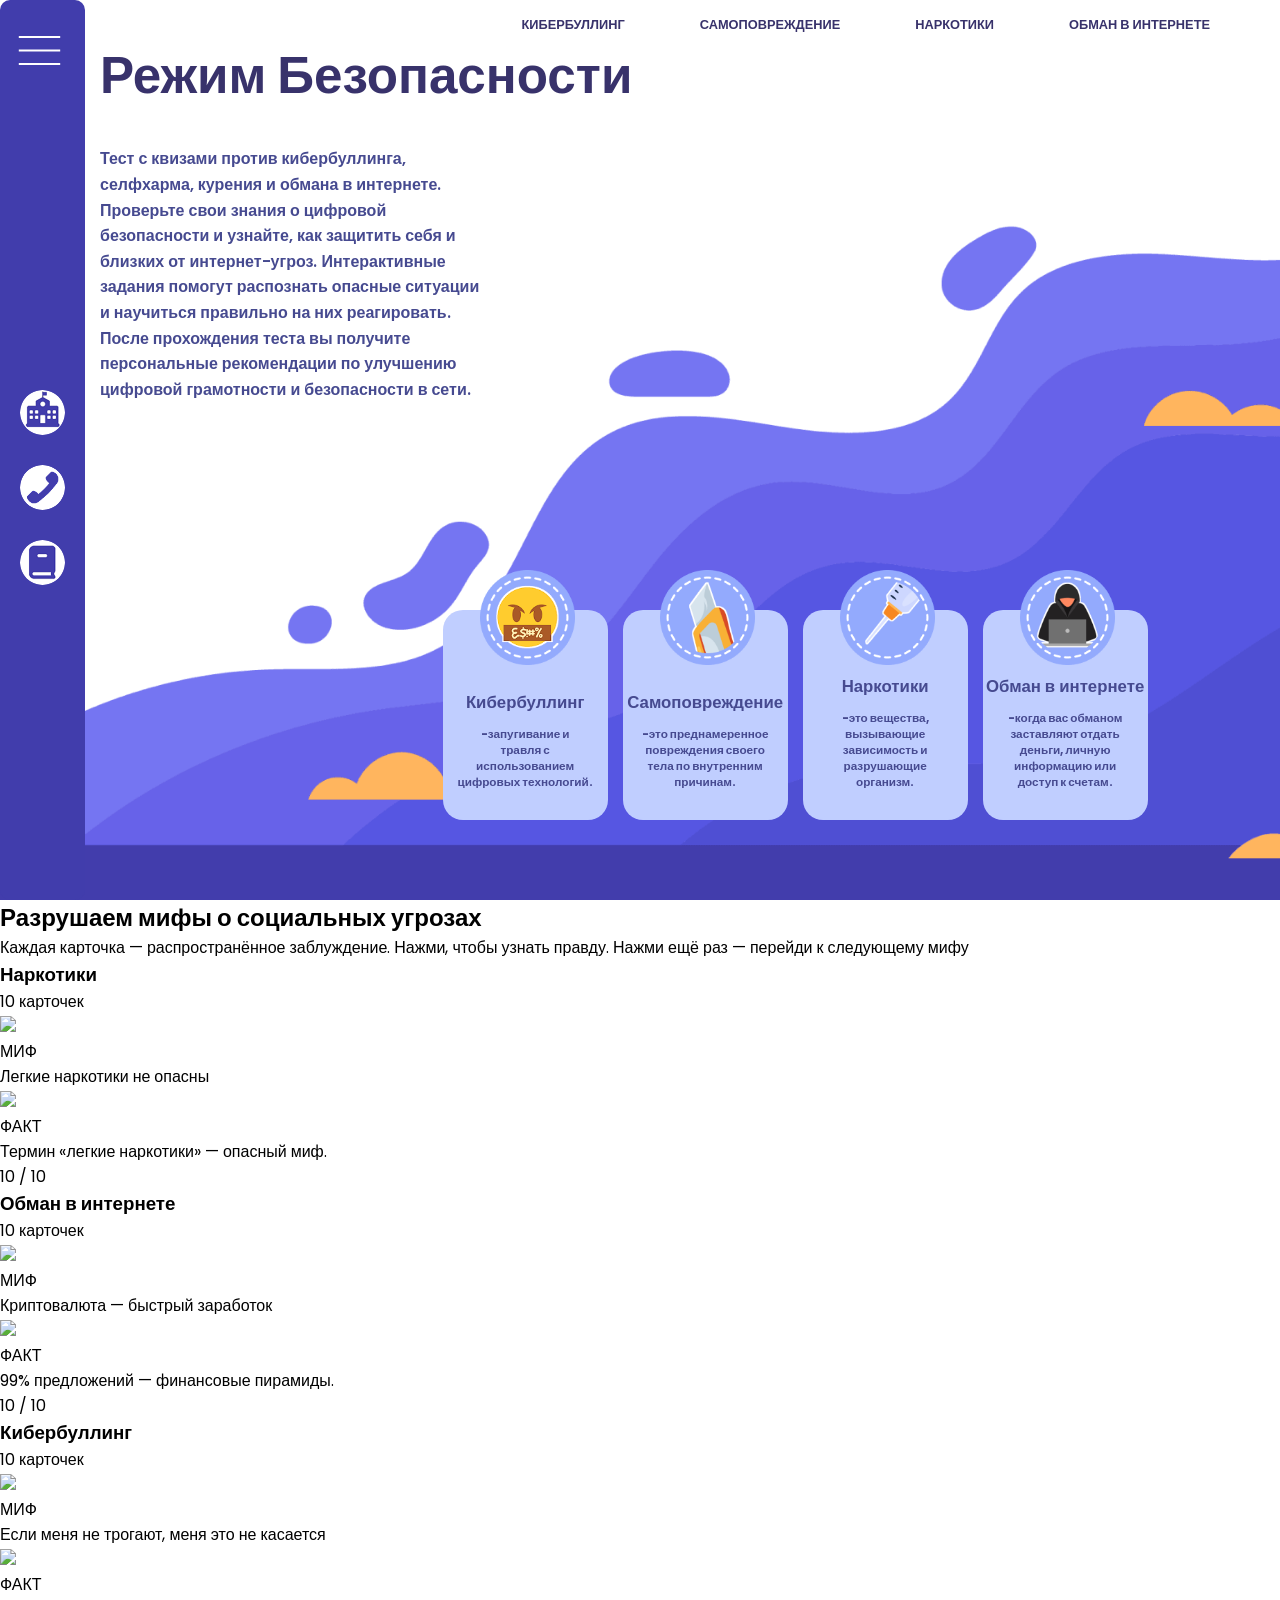
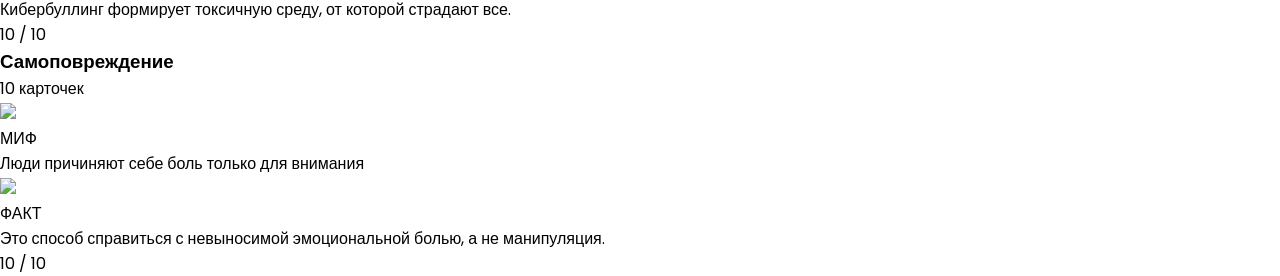
==== index.html @ 31935e5b "Add files via upload" ====
<!DOCTYPE html>
<html lang="ru">
<head>
    <meta charset="UTF-8">
    <meta content="noindex, nofollow" name="robots">
    <meta content="width=device-width, initial-scale=1, user-scalable=yes" name="viewport">
    <title>SafeMode Quizzes | Режим Безопасности Квизы</title>
    <link href="https://fonts.googleapis.com/css?family=Poppins:300,400,500,600,700,800,900&display=swap" rel="stylesheet">
    <link href="webstyleEnglish.css" rel="stylesheet">
</head>
<body>
<label>
    <input type="checkbox">
    <div class="sidebar-header"><img src="img/menu-icon.svg" alt="menu"></div>
    <div class="sidebar">
        <div class="sidebar-links">
            <ul>
                <li><a href="https://kids.pomogut.by/"><img src="img/imgCollege.png">Помощь подросткам</a></li>
                <li class="dropdown-trigger">
                    <a class="dropdown-link"><img src="img/phone.png">Телефон доверия ▼</a>
                    <div class="dropdown-menu">
                        <a href="tel:+375173200303">+375 (17) 320-03-03</a>
                        <a href="tel:+375291234567">+375 (29) 123-45-67</a>
                        <a href="tel:+375337654321">+375 (33) 765-43-21</a>
                        <a href="tel:+375251112233">+375 (25) 111-22-33</a>
                        <a href="tel:88001234567">8-800-123-45-67</a>
                    </div>
                </li>
                <li><a href="mailto:uoggmk.spps@gmail.com"><img src="img/imgEnglish.png">Почта поддержки</a></li>
            </ul>
        </div>
    </div>
</label>

<section>
    <header>
        <ul>
            <li><a href="QuizCyberbulling/index.html">КИБЕРБУЛЛИНГ</a></li>
            <li><a href="QuizSelfharm/index.html">САМОПОВРЕЖДЕНИЕ</a></li>
            <li><a href="QuizDrugs/index.html">НАРКОТИКИ</a></li>
            <li><a href="QuizScam/index.html">ОБМАН В ИНТЕРНЕТЕ</a></li>
        </ul>
    </header>

    <div class="title-text">
        <h1>Режим Безопасности</h1>
        <p>Тест с квизами против кибербуллинга, селфхарма, курения и обмана в интернете. Проверьте свои знания о цифровой безопасности и узнайте, как защитить себя и близких от интернет-угроз. Интерактивные задания помогут распознать опасные ситуации и научиться правильно на них реагировать. После прохождения теста вы получите персональные рекомендации по улучшению цифровой грамотности и безопасности в сети.</p>
    </div>

    <div class="textBox">
        <ul>
            <li>
                <a href="QuizCyberbulling/index.html">
                    Кибербуллинг
                    <p class="des-A1"><br>-запугивание и<br>травля с<br>использованием<br>цифровых технологий.</p>
                    <div class="img-A1"><img src="img/cyberbulling.png"></div>
                </a>
            </li>
            <li>
                <a href="QuizSelfharm/index.html">
                    Самоповреждение
                    <p><br>-это преднамеренное<br>повреждения своего<br>тела по внутренним<br>причинам.</p>
                    <div class="img-A2"><img src="img/selfharm.png"></div>
                </a>
            </li>
            <li>
                <a href="QuizDrugs/index.html">
                    Наркотики
                    <p><br>-это вещества,<br>вызывающие<br>зависимость и<br>разрушающие<br>организм.</p>
                    <div class="img-B1"><img src="img/drugs.png"></div>
                </a>
            </li>
            <li>
                <a href="QuizScam/index.html">
                    Обман в интернете
                    <p><br>-когда вас обманом<br>заставляют отдать<br>деньги, личную<br>информацию или <br>доступ к счетам.</p>
                    <div class="img-B2"><img src="img/scam.png"></div>
                </a>
            </li>
        </ul>
    </div>

    <div class="city">
        <img src="img/Background%20(1).png" class="CityMobile">
    </div>
</section>

<div class="decks-container">
    <h2 class="main-title">Разрушаем мифы о социальных угрозах</h2>
    <p class="main-subtitle">Каждая карточка — распространённое заблуждение. Нажми, чтобы узнать правду. Нажми ещё раз — перейди к следующему мифу</p>
    <div id="decks-wrapper" class="decks-grid"></div>
</div>

<script>
    const topicsData = {
        cyberbullying: {
            title: "Кибербуллинг",
            icon: "",
            cards: [
                { myth: "Если игнорировать обидчика, он сам отстанет", fact: "Игнорирование часто приводит к эскалации. Нужно блокировать, сохранять скрины и обращаться к взрослым." },
                { myth: "Кибербуллинг бывает только в соцсетях", fact: "Травля может происходить в играх, мессенджерах, на форумах, по email." },
                { myth: "Анонимность в сети позволяет безнаказанно оскорблять", fact: "Любые действия оставляют цифровой след. Личность агрессора можно установить." },
                { myth: "Если удалить переписку, доказательств нет", fact: "Скриншоты и сохраненные логи — полноценные доказательства." },
                { myth: "Жаловаться на буллинг — значит показать слабость", fact: "Обращение за помощью — это проявление силы и самозащиты." },
                { myth: "Слова в интернете не имеют значения", fact: "Слова в сети ранят так же сильно, как сказанные в лицо." },
                { myth: "Буллинг — это норма взросления", fact: "Систематическая травля НЕ является нормой и требует вмешательства." },
                { myth: "Лучше не вмешиваться в чужую травлю", fact: "Пассивное наблюдение подпитывает буллинг. Поддержка жертвы помогает." },
                { myth: "Обидчики — всегда незнакомцы", fact: "В 80% случаев агрессор — знакомый: одноклассник или бывший друг." },
                { myth: "Если меня не трогают, меня это не касается", fact: "Кибербуллинг формирует токсичную среду, от которой страдают все." }
            ]
        },
        selfharm: {
            title: "Самоповреждение",
            icon: "",
            cards: [
                { myth: "Люди причиняют себе боль только для внимания", fact: "Это способ справиться с невыносимой эмоциональной болью, а не манипуляция." },
                { myth: "Если человек режет себя, он сумасшедший", fact: "Селфхарм — симптом страдания, а не психическое расстройство." },
                { myth: "Разговоры о селфхарме подтолкнут к нему других", fact: "Открытый разговор снижает стигму и помогает обратиться за помощью." },
                { myth: "Самоповреждение — это попытка суицида", fact: "Чаще это способ выжить, но это серьезный фактор риска." },
                { myth: "Лучше не лезть, пройдет само", fact: "Без поддержки селфхарм может перерасти в зависимость." },
                { myth: "Только подростки занимаются селфхармом", fact: "Селфхарм встречается у людей всех возрастов." },
                { myth: "Если нет глубоких порезов, проблема несерьезная", fact: "Любая форма — сигнал о внутреннем кризисе." },
                { myth: "О селфхарме нельзя говорить с родителями", fact: "Большинство родителей хотят помочь. Можно начать разговор через письмо." },
                { myth: "Лучшая поддержка — оставить в покое", fact: "Поддержка — это присутствие без осуждения." },
                { myth: "Творчество и спорт не помогают", fact: "Замещающие техники работают как здоровый выход эмоций." }
            ]
        },
        drugs: {
            title: "Наркотики",
            icon: "",
            cards: [
                { myth: "Один раз попробовать — не страшно", fact: "Зависимость может возникнуть с первых доз." },
                { myth: "Легкие наркотики не опасны", fact: "Термин «легкие наркотики» — опасный миф." },
                { myth: "Курение помогает расслабиться", fact: "Никотин создает иллюзию, но повышает тревожность." },
                { myth: "Вейпы безопаснее сигарет", fact: "Жидкости содержат тяжелые металлы и никотин." },
                { myth: "Смогу бросить в любой момент", fact: "Никотин изменяет химию мозга. Нужна помощь." },
                { myth: "Наркотики делают жизнь интереснее", fact: "Эйфория быстро сменяется апатией и разрушением." },
                { myth: "Мне ничего не грозит", fact: "Предложение может появиться неожиданно. Будь готов отказаться." },
                { myth: "Зависимость — личный выбор", fact: "Зависимость — это хроническое заболевание." },
                { myth: "Энергетики с алкоголем безвредны", fact: "Это маскирует опьянение и нагружает сердце." },
                { myth: "Я легко откажусь, скажу нет", fact: "Давление может быть агрессивным. Заготовь фразы отказа." }
            ]
        },
        scam: {
            title: "Обман в интернете",
            icon: "",
            cards: [
                { myth: "Меня не обманут, я осторожен", fact: "Мошенники используют психологию: страх и срочность." },
                { myth: "Ссылке от друга можно доверять", fact: "Аккаунты взламывают. Всегда перепроверяй лично." },
                { myth: "Сотрудник банка может спросить код", fact: "НИКТО не имеет права спрашивать код из СМС." },
                { myth: "Можно случайно выиграть в лотерею", fact: "Любой «выигрыш», о котором вы не знали — мошенничество." },
                { myth: "Фишинг легко распознать по ошибкам", fact: "Современные фишеры используют нейросети." },
                { myth: "Криптовалюта — быстрый заработок", fact: "99% предложений — финансовые пирамиды." },
                { myth: "Если ничего не покупаю, мне не страшно", fact: "Крадут данные для взлома и шантажа." },
                { myth: "Романтические аферы — только в кино", fact: "Тысячи людей теряют деньги, влюбляясь в фейки." },
                { myth: "Звонок с номера банка — гарантия", fact: "Номера подменяют. Перезвони сам на горячую линию." },
                { myth: "2FA — это сложно и не нужно", fact: "Двухфакторка защищает даже при утечке пароля." }
            ]
        }
    };

    function shuffleArray(arr) {
        for (let i = arr.length - 1; i > 0; i--) {
            const j = Math.floor(Math.random() * (i + 1));
            [arr[i], arr[j]] = [arr[j], arr[i]];
        }
        return arr;
    }

    function escapeHtml(str) {
        if (!str) return '';
        return str.replace(/&/g, '&amp;')
            .replace(/</g, '&lt;')
            .replace(/>/g, '&gt;')
            .replace(/"/g, '&quot;')
            .replace(/'/g, '&#39;');
    }

    class CardDeck {
        constructor(container, topicKey, topicData) {
            this.container = container;
            this.topicKey = topicKey;
            this.topicData = topicData;
            this.cards = [];
            this.isFlipped = false;
            this.init();
        }

        init() {
            const shuffled = shuffleArray([...this.topicData.cards]);
            this.cards = shuffled.map((card, idx) => ({
                id: idx,
                myth: card.myth,
                fact: card.fact
            }));
            this.isFlipped = false;
            this.render();
        }

        handleCardClick() {
            if (this.cards.length === 0) return;
            if (!this.isFlipped) {
                this.isFlipped = true;
                this.render();
            } else {
                this.cards.shift();
                this.isFlipped = false;
                this.render();
            }
        }

        render() {
            if (!this.container) return;

            const hasCards = this.cards.length > 0;
            const remainingCount = this.cards.length;

            if (!hasCards) {
                this.container.innerHTML = `
                    <div class="deck-area">
                        <div class="empty-deck">
                            <div class="empty-deck-icon"><img src="img/empty-inbox1.png"></div>
                            <div class="empty-deck-text"></div>
                        </div>
                        <div class="cards-left empty">0 / ${this.topicData.cards.length}</div>
                    </div>
                `;
                return;
            }

            const currentCard = this.cards[0];
            const html = `
                <div class="deck-area">
                    <div class="cards-stack ${this.isFlipped ? 'flipped' : ''}" data-deck="${this.topicKey}">
                        <div class="card-content">
                            <div class="card-front">
                                <div class="card-icon"><img src="img/close.png"></div>
                                <div class="card-label">МИФ</div>
                                <p class="card-text">${escapeHtml(currentCard.myth)}</p>
                            </div>
                            <div class="card-back">
                                <div class="card-icon"><img src="img/file.png"></div>
                                <div class="card-label">ФАКТ</div>
                                <p class="card-text">${escapeHtml(currentCard.fact)}</p>
                            </div>
                        </div>
                    </div>
                    <div class="cards-left">${remainingCount} / ${this.topicData.cards.length}</div>
                </div>
            `;
            this.container.innerHTML = html;

            const stack = this.container.querySelector('.cards-stack');
            if (stack) {
                stack.addEventListener('click', (e) => {
                    e.stopPropagation();
                    this.handleCardClick();
                });
            }
        }
    }

    window.decks = {};

    function createAllDecks() {
        const wrapper = document.getElementById('decks-wrapper');
        if (!wrapper) return;

        const deckKeys = ['cyberbullying', 'selfharm', 'drugs', 'scam'];
        const shuffledDecks = shuffleArray([...deckKeys]);

        wrapper.innerHTML = '';

        shuffledDecks.forEach((key) => {
            const data = topicsData[key];
            const deckDiv = document.createElement('div');
            deckDiv.className = 'card-deck';
            deckDiv.innerHTML = `
                <div class="deck-header">
                    <h3>
                        <span>${data.icon}</span>
                        ${escapeHtml(data.title)}
                    </h3>
                    <div class="deck-stats">${data.cards.length} карточек</div>
                </div>
                <div class="deck-cards-container" data-deck-id="${key}"></div>
            `;
            wrapper.appendChild(deckDiv);

            const cardsContainer = deckDiv.querySelector('.deck-cards-container');
            if (cardsContainer) {
                window.decks[key] = new CardDeck(cardsContainer, key, data);
            }
        });
    }

    document.addEventListener('DOMContentLoaded', function() {
        createAllDecks();

        const checkbox = document.querySelector('input[type="checkbox"]');
        const dropdownTrigger = document.querySelector('.dropdown-trigger');
        const dropdownMenu = document.querySelector('.dropdown-menu');
        const sidebar = document.querySelector('.sidebar');
        const sidebarHeader = document.querySelector('.sidebar-header');
        let dropdownOpen = false;

        if (dropdownTrigger) {
            dropdownTrigger.addEventListener('click', function(event) {
                event.preventDefault();
                event.stopPropagation();
                if (dropdownOpen) {
                    dropdownMenu.style.display = 'none';
                    dropdownOpen = false;
                } else {
                    dropdownMenu.style.display = 'block';
                    dropdownOpen = true;
                }
            });
        }

        if (dropdownMenu) {
            dropdownMenu.addEventListener('click', function(event) {
                event.stopPropagation();
            });
            const phoneLinks = dropdownMenu.querySelectorAll('a');
            phoneLinks.forEach(link => {
                link.addEventListener('click', function(event) {
                    event.stopPropagation();
                });
            });
        }

        document.addEventListener('click', function(event) {
            if (dropdownMenu && dropdownMenu.contains(event.target)) return;
            if (dropdownTrigger && dropdownTrigger.contains(event.target)) return;
            if (checkbox && checkbox.checked &&
                !sidebar.contains(event.target) &&
                !sidebarHeader.contains(event.target)) {
                checkbox.checked = false;
            }
        });

        if (sidebarHeader) {
            sidebarHeader.addEventListener('click', function(event) {
                event.stopPropagation();
                if (window.innerWidth <= 600) {
                    sidebar.classList.toggle('active');
                }
            });
        }
    });
</script>
</body>
</html>
---- webstyleEnglish.css ----
@import url('https://fonts.googleapis.com/css?family=Poppins:300,400,500,600,700,800,900&display=swap');

* {
    margin: 0;
    padding: 0;
    box-sizing: border-box;
    font-family: 'Poppins', sans-serif;
}

@font-face {
    font-family: 'Monotype Corsiva Regular';
    src: url('fonts/MonotypeCorsivaRegularItalic.woff2') format('woff2');
    font-weight: 600;
    font-style: italic;
    font-display: swap;
}

body { min-height: 100vh; }
.city { user-select: none; }

section {
    position: relative;
    width: 100%;
    height: 100vh;
    padding: 100px;
    display: flex;
    justify-content: space-between;
    align-items: center;
}

.sidebar {
    position: fixed;
    top: 0;
    left: 0;
    height: 100%;
    width: 100px;
    display: flex;
    flex-direction: column;
    overflow-x: hidden;
    background: #413dac;
    padding: 25px 20px;
    z-index: 15000;
    transition: all 0.4s ease;
    border-radius: 10px;
}

input { display: none; visibility: hidden; -webkit-appearance: none; }

.sidebar-links {
    list-style: none;
    margin-top: 560px;
    height: 80%;
    overflow-y: auto;
    scrollbar-width: none;
}

.sidebar-links img {
    width: 60px;
    border-radius: 50%;
    user-select: none;
}

.sidebar-links li a {
    display: flex;
    align-items: center;
    gap: 0 20px;
    color: #fff;
    font-size: 1.2em;
    font-weight: 300;
    padding: 15px 0;
    white-space: nowrap;
    text-decoration: none;
}

.sidebar-links li a:hover {
    background: #ffffff2d;
    color: #fff;
    border-radius: 10px;
}

.dropdown-trigger {
    position: relative;
}

.dropdown-menu {
    display: none;
    background: #534fb0;
    border-radius: 8px;
    margin: 5px 0 10px 30px;
    padding: 5px 0;
    width: 210px;
}
.dropdown-trigger .dropdown-menu {
    display: none;
}

.dropdown-trigger .dropdown-menu.show {
    display: block;
}


.dropdown-menu a {
    display: block;
    padding: 8px 15px;
    color: white;
    text-decoration: none;
    font-size: 0.9em;
    white-space: normal;
    line-height: 1.2;
}

.dropdown-menu a:hover {
    background: #6a67c4;
    border-radius: 5px;
}

.dropdown-link {
    position: relative;
}

.sidebar:hover {
    width: 290px;
}

.sidebar-header {
    display: flex;
    align-items: center;
}

.sidebar-header img {
    margin-left: 17px;
    margin-bottom: -80px;
    margin-top: 20px;
    width: 60px;
    user-select: none;
    z-index: 15001;
}

header {
    box-sizing: border-box;
    position: absolute;
    top: 0;
    left: 0;
    width: 100%;
    padding: 40px 100px;
    display: flex;
    justify-content: space-between;
    align-items: center;
    z-index: 10000;
}

header ul {
    display: flex;
    justify-content: flex-end;
    align-items: center;
    position: absolute;
    right: 40px;
}

header ul li {
    list-style: none;
    margin-left: 85px;
}

header ul li a {
    position: relative;
    display: flex;
    flex-direction: column;
    align-items: center;
    text-decoration: none;
    padding: 6px 15px;
    color: #38326b;
    border-radius: 20px;
    font-size: 1em;
    font-weight: 700;
    transition: 0.3s;
}

header ul li a:hover,
header ul li a.home {
    background: #413dac;
    color: #fff;
}

section img {
    position: absolute;
    top: 0;
    left: 0;
    width: 100%;
    height: 100%;
    object-fit: cover;
    pointer-events: none;
}


header .logo {
    position: relative;
    max-width: 250px;
    top: 20px;
    left: 50px;
    user-select: none;
}

.textBox {
    box-sizing: border-box;
    position: absolute;
    right: 0;
    bottom: 10%;
    width: 66.2%;
    padding: 20px 40px;
    display: flex;
    justify-content: space-between;
    align-items: center;
    z-index: 10000;
}

.textBox ul {
    display: flex;
    justify-content: center;
    align-items: center;
}

.textBox ul li {
    list-style: none;
    margin-left: 20px;
}

.textBox ul li a {
    position: relative;
    display: flex;
    flex-direction: column;
    justify-content: flex-end;
    align-items: center;
    text-decoration: none;
    border-radius: 20px;
    background: #c0ceff;
    height: 300px;
    width: 235px;
    color: #464a90;
    text-align: center;
    font-size: 1.5em;
    line-height: 16px;
    font-weight: 700;
}

.textBox ul li p {
    text-align: center;
    font-size: 0.7em;
    margin-bottom: 50px;
}

.img-A1, .img-A2, .img-B1, .img-B2 {
    position: absolute;
    bottom: 220px;
    margin-right: -5px;
    width: 140px;
    height: 140px;
    background-size: cover;
    transition: transform 0.3s ease;
    user-select: none;
}

.textBox a:hover .img-A1,
.textBox a:hover .img-A2,
.textBox a:hover .img-B1,
.textBox a:hover .img-B2 {
    transform: translateY(-10px);
}

.textBox ul li a:hover {
    transform: translateY(-5px);
}

.sec {
    position: relative;
    padding: 100px;
    background: #413dac;
}

.sec h2 {
    font-size: 3.5em;
    margin-bottom: 20px;
    margin-left: 50px;
    color: #fff;
}

.sec p {
    font-size: 1em;
    color: #fff;
    margin-left: 50px;
}

.sec h2, .sec p, .textBox, header, .sidebar-links img, .title-text h1, .title-text p {
    transform: translateY(20%);
    animation: ani 1s forwards;
}

.title-text h1, .title-text p {
    opacity: 0;
}

.title-text p {
    animation-delay: 0.2s;
}

@keyframes ani {
    0% { transform: translateY(20%); opacity: 0; }
    100% { transform: translateY(0); opacity: 1; }
}

.title-text {
    position: absolute;
    top: 25%;
    left: 600px;
    max-width: 1000px;
    z-index: 1000;
}

.title-text h1 {
    position: relative;
    top: -90px;
    left: 50px;
    font-size: 4.5em;
    font-weight: 700;
    line-height: 1.2;
    margin-bottom: 20px;
    color: #38326b;
}

.title-text p {
    position: relative;
    top: -70px;
    left: 50px;
    font-size: 1.2em;
    line-height: 1.6;
    max-width: 500px;
    color: #464a90;
    font-weight: 600;
}

@media (max-width: 1600px) {
    .sidebar { width: 95px; }
    .sidebar-links { margin-top: 390px; }
    .sidebar-links li a { font-size: 1.1em; }
    .sidebar-links img { width: 55px; }
    .sidebar-header img { width: 55px; }
    header ul li { margin-left: 15px; }
    header ul li a { top: -10px; margin: 0 25px; font-size: 0.9em; }
    header .logo { max-width: 220px; top: 10px; left: 0; }
    .textBox { margin-right: 30px; margin-bottom: -25px; }
    .textBox ul li a { height: 250px; width: 195px; font-size: 1.2em; }
    .img-A1, .img-A2, .img-B1, .img-B2 { bottom: 185px; width: 115px; height: 115px; }
    .sec h2 { font-size: 3.3em; }
    .sec p { font-size: 0.9em; }
    .title-text {
        top: 22%;
        left: 80px;
    }
    .title-text h1 {
        font-size: 4em;
    }
    .title-text p {
        font-size: 1.1em;
    }
}

@media (max-width: 1440px) {
    .sidebar { width: 95px; }
    .sidebar-links { margin-top: 410px; }
    .sidebar-links li a { font-size: 1.1em; }
    .sidebar-links img { width: 55px; }
    .sidebar-header img { width: 55px; }
    header ul li { margin-left: 15px; }
    header ul li a { top: -10px; margin: 0 25px; font-size: 0.9em; }
    header .logo { max-width: 220px; top: 10px; left: 0; }
    .textBox { margin-right: 30px; margin-bottom: -15px; }
    .textBox ul li a { height: 230px; width: 180px; font-size: 1.1em; }
    .img-A1, .img-A2, .img-B1, .img-B2 { bottom: 170px; width: 105px; height: 105px; }
    .sec h2 { font-size: 3.3em; }
    .sec p { font-size: 0.9em; }
    .title-text {
        top: 20%;
        left: 70px;
    }
    .title-text h1 {
        font-size: 3.8em;
    }
    .title-text p {
        font-size: 1.1em;
        max-width: 450px;
    }
}

@media (max-width: 1366px) {
    .sidebar { width: 85px; }
    .sidebar-links { margin-top: 400px; }
    .sidebar-links li a { font-size: 1.0em; }
    .sidebar-links img { width: 45px; }
    .sidebar-header img { width: 45px; }
    header ul li a { top: -15px; margin: 0 20px; font-size: 0.9em; }
    header .logo { max-width: 200px; top: 10px; left: 0; }
    .textBox { margin-right: 30px; margin-bottom: -15px; }
    .textBox ul li { margin-left: 17px; }
    .textBox ul li a { height: 220px; width: 170px; font-size: 1.1em; }
    .textBox ul li p { margin-bottom: 33px; }
    .img-A1, .img-A2, .img-B1, .img-B2 { bottom: 165px; width: 100px; height: 100px; }
    .sec h2 { font-size: 3.0em; }
    .sec p { font-size: 0.8em; }
    .title-text {
        top: 18%;
        left: 60px;
    }
    .title-text h1 {
        font-size: 3.5em;
    }
    .title-text p {
        font-size: 1em;
        max-width: 400px;
    }
}

@media (max-width: 1280px) {
    .sidebar { width: 85px; }
    .sidebar-links { margin-top: 350px; }
    .sidebar-links li a { font-size: 1.0em; }
    .sidebar-links img { width: 45px; }
    .sidebar-header img { width: 45px; }
    header ul li a { top: -15px; margin: 0 15px; font-size: 0.8em; }
    header .logo { max-width: 200px; top: 10px; left: 0; }
    .textBox { margin-right: 45px; margin-bottom: -30px; }
    .textBox ul li { margin-left: 15px; }
    .textBox ul li a { height: 210px; width: 165px; font-size: 1.05em; }
    .textBox ul li p { margin-bottom: 30px; }
    .img-A1, .img-A2, .img-B1, .img-B2 { bottom: 155px; width: 95px; height: 95px; }
    .title-text {
        top: 15%;
        left: 50px;
    }
    .title-text h1 {
        font-size: 3.2em;
    }
    .title-text p {
        font-size: 1em;
        max-width: 380px;
    }
}

@media (max-width: 1080px) {
    .sidebar { width: 85px; }
    .sidebar-links { margin-top: 350px; }
    .textBox { margin-right: 80px; margin-bottom: -30px; }
    .textBox ul li a { height: 190px; width: 145px; font-size: 0.9em; }
    .textBox ul li p { margin-bottom: 20px; }
    .img-A1, .img-A2, .img-B1, .img-B2 { bottom: 145px; width: 85px; height: 85px; }
    header .logo { max-width: 150px; }
    .title-text {
        top: 18%;
        left: 40px;
    }
    .title-text h1 {
        font-size: 2.7em;
    }
    .title-text p {
        font-size: 0.80em;
        max-width: 350px;
    }
}

@media (max-width: 960px) {
    .sidebar-links { margin-top: 400px; }
    header { top: 30px; left: 0; }
    header ul li { margin-left: -25px; }
    header ul li a { padding: 6px 5px; font-size: 0.9em; }
    header .logo { display: none; }
    .textBox { bottom: 5%; width: 45%; padding: 50px 40px; }
    .textBox ul { display: grid; grid-template-columns: repeat(2, 1fr); gap: 43px; justify-items: center; align-items: center; }
    .textBox ul li { margin: 0; }
    .textBox ul li a { height: 210px; width: 175px; font-size: 1.0em; }
    .img-A1, .img-A2, .img-B1, .img-B2 { bottom: 155px; width: 105px; height: 105px; }
    .title-text {
        top: 15%;
        left: 30px;
        max-width: 400px;
    }
    .title-text h1 {
        font-size: 2.3em;
        top: -10px;
        left: 70px;
    }
    .title-text p {
        top: -10px;
        left: 70px;
        font-size: 0.9em;
        max-width: 260px;
    }
}

@media (max-width: 800px) {
    header ul li { margin-left: -25px; }
    header ul li a { padding: 6px 12px; font-size: 0.9em; }
    header .logo { display: none; }
    .textBox { bottom: 5%; width: 50%; padding: 30px 40px; }
    .textBox ul { display: grid; grid-template-columns: repeat(2, 1fr); gap: 50px; justify-items: center; align-items: center; }
    .textBox ul li { margin: 0; }
    .textBox ul li a { height: 180px; width: 145px; font-size: 0.9em; }
    .img-A1, .img-A2, .img-B1, .img-B2 { bottom: 135px; width: 85px; height: 85px; }
    .title-text {
        top: 12%;
        left: 25px;
        max-width: 350px;
    }
    .title-text h1 {
        font-size: 2.5em;
    }
    .title-text p {
        font-size: 0.9em;
        max-width: 200px;
    }
}

@media (max-width: 768px) {
    header ul li { margin-left: -25px; }
    header ul li a { padding: 6px 10px; font-size: 0.8em; }
    .textBox { width: 61%; }
    .title-text {
        top: 10%;
        left: 20px;
        max-width: 320px;
    }
    .title-text h1 {
        font-size: 2.3em;
    }
    .title-text p {
        font-size: 0.7em;
        max-width: 150px;
    }
}

@media (max-width: 600px) {
    header { display: none; }
    .CityMobile { content: url("img/Background (1).png"); }

    .sidebar {
        position: fixed;
        top: 0;
        right: 0;
        height: 100%;
        width: 220px;
        display: flex;
        flex-direction: column;
        overflow-x: hidden;
        background: #413dac;
        padding: 25px 20px;
        z-index: 15001;
        transition: all 0.5s ease;
        transform: translateX(600px);
    }
    .sidebar.active { transform: translateX(0); }

    .sidebar-header {
        position: fixed;
        display: flex;
        justify-content: center;
        align-items: center;
        height: 80px;
        width: 70px;
        top: 80px;
        right: 0;
        z-index: 15005;
        cursor: pointer;
        border-radius: 20px;
        background-color: #413dac;
        box-shadow: 0 0 10px rgba(0,0,0,0.3);
    }
    .sidebar-header img {
        margin-left: 0;
        margin-bottom: 15px;
        height: 50px;
        width: 40px;
        z-index: 15001;
    }

    .sidebar-links { margin-top: 400px; }
    .sidebar-links li a {
        display: flex;
        align-items: center;
        text-decoration: none;
        gap: 10px;
        font-size: 0.9em;
        padding: 20px 0;
        height: 60px;
        line-height: 60px;
    }
    .sidebar-links img { width: 40px; }

    input:checked ~ .sidebar {
        transform: translateX(380px);
        box-shadow: 0 0 15px rgba(0,0,0,0.5);
    }

    .textBox { bottom: 7%; width: 87%; padding: 20px 40px; }
    .textBox ul li { margin-top: 40px; margin-right: 0; }
    .textBox ul li a { height: 250px; width: 215px; font-size: 1.3em; }

    .sec h2 { font-size: 3em; margin-left: -20px; }
    .sec p { margin-left: -20px; }

    .img-A1, .img-A2, .img-B1, .img-B2 { bottom: 185px; width: 125px; height: 125px; }

    .title-text {
        position: absolute;
        top: 5%;
        left: 80px;
        right: 20px;
        max-width: 100%;
        text-align: center;
    }

    .title-text h1 {
        font-size: 2.5em;
        position: relative;
        top: 0;
        left: 0;
        margin-bottom: 15px;
    }

    .title-text p {
        display: none;
    }
}

@media (max-width: 550px) {
    .title-text {
        top: 12%;
        right: 160px;
    }
    .title-text h1 {
        font-size: 2.2em;
    }
}

@media (max-width: 500px) {
    .sidebar { transform: translateX(500px); }
    input:checked ~ .sidebar { transform: translateX(280px); }
    .textBox { bottom: 5%; width: 84%; padding: 20px 40px; }
    .textBox ul li { margin-top: 30px; margin-right: -10px; }
    .textBox ul li a { height: 200px; width: 155px; font-size: 1.0em; }
    .img-A1, .img-A2, .img-B1, .img-B2 { bottom: 155px; width: 105px; height: 105px; }
}

@media (max-width: 420px) {
    .sidebar { transform: translateX(450px); }
    input:checked ~ .sidebar { transform: translateX(200px); }
    .sidebar-links { margin-top: 450px; }
    .textBox ul li { margin-right: -25px; }
    .title-text {
        top: 10%;
    }
    .title-text h1 {
        font-size: 2em;
    }
    .sec h2 { font-size: 2.3em; }
}

@media (max-width: 375px) {
    .sidebar { transform: translateX(360px); }
    .sidebar-links { margin-top: 390px; }
    input:checked ~ .sidebar { transform: translateX(135px); }
    .textBox ul li a { height: 200px; width: 155px; font-size: 1.0em; }
    .img-A1, .img-A2, .img-B1, .img-B2 { bottom: 155px; width: 95px; height: 95px; }
    .title-text {
        top: 8%;
    }
    .title-text h1 {
        font-size: 1.8em;
    }
}

@media (max-width: 320px) {
    .title-text {
        top: 5%;
    }
    .title-text h1 {
        font-size: 1.6em;
    }
    .title-text p {
        font-size: 0.75em;
    }
}
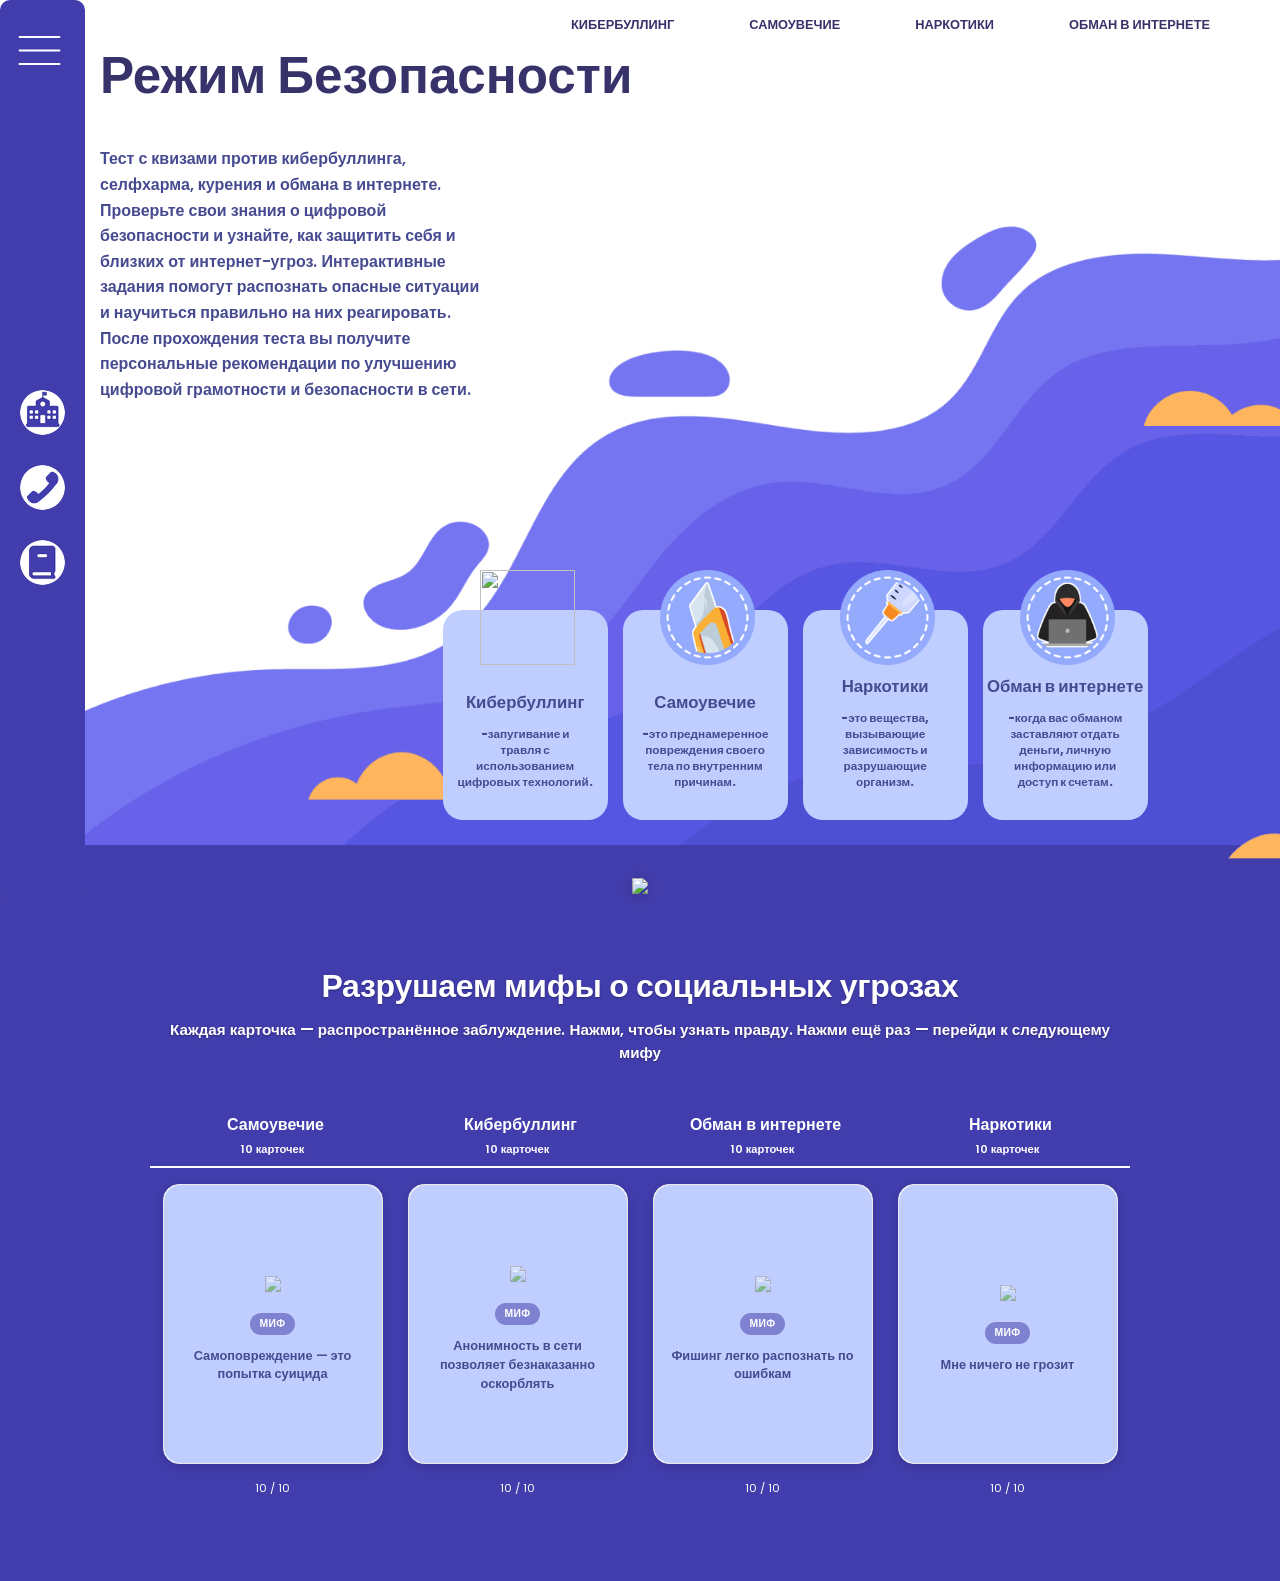
==== commit 1d8dce38: "Add files via upload" ====
--- a/index.html
+++ b/index.html
@@ -7,6 +7,7 @@
     <title>SafeMode Quizzes | Режим Безопасности Квизы</title>
     <link href="https://fonts.googleapis.com/css?family=Poppins:300,400,500,600,700,800,900&display=swap" rel="stylesheet">
     <link href="webstyleEnglish.css" rel="stylesheet">
+
 </head>
 <body>
 <label>
@@ -36,7 +37,7 @@
     <header>
         <ul>
             <li><a href="QuizCyberbulling/index.html">КИБЕРБУЛЛИНГ</a></li>
-            <li><a href="QuizSelfharm/index.html">САМОПОВРЕЖДЕНИЕ</a></li>
+            <li><a href="QuizSelfharm/index.html">САМОУВЕЧИЕ</a></li>
             <li><a href="QuizDrugs/index.html">НАРКОТИКИ</a></li>
             <li><a href="QuizScam/index.html">ОБМАН В ИНТЕРНЕТЕ</a></li>
         </ul>
@@ -53,12 +54,12 @@
                 <a href="QuizCyberbulling/index.html">
                     Кибербуллинг
                     <p class="des-A1"><br>-запугивание и<br>травля с<br>использованием<br>цифровых технологий.</p>
-                    <div class="img-A1"><img src="img/cyberbulling.png"></div>
+                    <div class="img-A1"><img src="img/cyberbullying.png"></div>
                 </a>
             </li>
             <li>
                 <a href="QuizSelfharm/index.html">
-                    Самоповреждение
+                    Самоувечие
                     <p><br>-это преднамеренное<br>повреждения своего<br>тела по внутренним<br>причинам.</p>
                     <div class="img-A2"><img src="img/selfharm.png"></div>
                 </a>
@@ -85,6 +86,12 @@
     </div>
 </section>
 
+<div class="arrow-clean" id="scrollArrowOnly">
+    <div class="pure-arrow">
+        <span class="arrow-icon-simple"><img src="img/arrow.png"></span>
+    </div>
+</div>
+
 <div class="decks-container">
     <h2 class="main-title">Разрушаем мифы о социальных угрозах</h2>
     <p class="main-subtitle">Каждая карточка — распространённое заблуждение. Нажми, чтобы узнать правду. Нажми ещё раз — перейди к следующему мифу</p>
@@ -110,7 +117,7 @@
             ]
         },
         selfharm: {
-            title: "Самоповреждение",
+            title: "Самоувечие",
             icon: "",
             cards: [
                 { myth: "Люди причиняют себе боль только для внимания", fact: "Это способ справиться с невыносимой эмоциональной болью, а не манипуляция." },
@@ -197,6 +204,16 @@
             this.render();
         }
 
+        reset() {
+            this.cards = shuffleArray([...this.topicData.cards]).map((card, idx) => ({
+                id: idx,
+                myth: card.myth,
+                fact: card.fact
+            }));
+            this.isFlipped = false;
+            this.render();
+        }
+
         handleCardClick() {
             if (this.cards.length === 0) return;
             if (!this.isFlipped) {
@@ -209,45 +226,85 @@
             }
         }
 
+        getImage(isFront) {
+            const images = {
+                cyberbullying: {
+                    front: 'img/cyberbullying1.png',
+                    back: 'img/good1.png'
+                },
+                selfharm: {
+                    front: 'img/suicide.png',
+                    back: 'img/selfcare.png'
+                },
+                drugs: {
+                    front: 'img/pharmacy.png',
+                    back: 'img/medical-shield.png'
+                },
+                scam: {
+                    front: 'img/scam1.png',
+                    back: 'img/server.png'
+                }
+            };
+
+            const theme = images[this.topicKey];
+            if (!theme) {
+                const defaultImg = isFront ? 'img/close.png' : 'img/file.png';
+                return `<img src="${defaultImg}" alt="icon">`;
+            }
+
+            const imgPath = isFront ? theme.front : theme.back;
+            return `<img src="${imgPath}">`;
+        }
+
         render() {
             if (!this.container) return;
-
             const hasCards = this.cards.length > 0;
-            const remainingCount = this.cards.length;
+            const totalCards = this.topicData.cards.length;
 
             if (!hasCards) {
                 this.container.innerHTML = `
-                    <div class="deck-area">
-                        <div class="empty-deck">
-                            <div class="empty-deck-icon"><img src="img/empty-inbox1.png"></div>
-                            <div class="empty-deck-text"></div>
+                <div class="deck-area">
+                    <div class="empty-stack" data-restart="${this.topicKey}">
+                        <img src="img/refresh.png">
+                    </div>
+                    <div class="cards-left empty">0 / ${totalCards}</div>
+                </div>
+            `;
+                const emptyBlock = this.container.querySelector('.empty-stack');
+                if (emptyBlock) {
+                    emptyBlock.addEventListener('click', (e) => {
+                        e.stopPropagation();
+                        this.reset();
+                    });
+                }
+                return;
+            }
+
+            const currentCard = this.cards[0];
+            const remainingCount = this.cards.length;
+
+            const frontImageHtml = this.getImage(true);
+            const backImageHtml = this.getImage(false);
+
+            const html = `
+            <div class="deck-area">
+                <div class="cards-stack ${this.isFlipped ? 'flipped' : ''}" data-deck="${this.topicKey}">
+                    <div class="card-content">
+                        <div class="card-front">
+                            <div class="card-icon">${frontImageHtml}</div>
+                            <div class="card-label">МИФ</div>
+                            <p class="card-text">${escapeHtml(currentCard.myth)}</p>
                         </div>
-                        <div class="cards-left empty">0 / ${this.topicData.cards.length}</div>
-                    </div>
-                `;
-                return;
-            }
-
-            const currentCard = this.cards[0];
-            const html = `
-                <div class="deck-area">
-                    <div class="cards-stack ${this.isFlipped ? 'flipped' : ''}" data-deck="${this.topicKey}">
-                        <div class="card-content">
-                            <div class="card-front">
-                                <div class="card-icon"><img src="img/close.png"></div>
-                                <div class="card-label">МИФ</div>
-                                <p class="card-text">${escapeHtml(currentCard.myth)}</p>
-                            </div>
-                            <div class="card-back">
-                                <div class="card-icon"><img src="img/file.png"></div>
-                                <div class="card-label">ФАКТ</div>
-                                <p class="card-text">${escapeHtml(currentCard.fact)}</p>
-                            </div>
+                        <div class="card-back">
+                            <div class="card-icon">${backImageHtml}</div>
+                            <div class="card-label">ФАКТ</div>
+                            <p class="card-text">${escapeHtml(currentCard.fact)}</p>
                         </div>
                     </div>
-                    <div class="cards-left">${remainingCount} / ${this.topicData.cards.length}</div>
                 </div>
-            `;
+                <div class="cards-left">${remainingCount} / ${totalCards}</div>
+            </div>
+        `;
             this.container.innerHTML = html;
 
             const stack = this.container.querySelector('.cards-stack');
@@ -260,15 +317,14 @@
         }
     }
 
+
     window.decks = {};
 
     function createAllDecks() {
         const wrapper = document.getElementById('decks-wrapper');
         if (!wrapper) return;
-
         const deckKeys = ['cyberbullying', 'selfharm', 'drugs', 'scam'];
         const shuffledDecks = shuffleArray([...deckKeys]);
-
         wrapper.innerHTML = '';
 
         shuffledDecks.forEach((key) => {
@@ -278,7 +334,7 @@
             deckDiv.innerHTML = `
                 <div class="deck-header">
                     <h3>
-                        <span>${data.icon}</span>
+                        <span>${data.icon || ''}</span>
                         ${escapeHtml(data.title)}
                     </h3>
                     <div class="deck-stats">${data.cards.length} карточек</div>
@@ -286,7 +342,6 @@
                 <div class="deck-cards-container" data-deck-id="${key}"></div>
             `;
             wrapper.appendChild(deckDiv);
-
             const cardsContainer = deckDiv.querySelector('.deck-cards-container');
             if (cardsContainer) {
                 window.decks[key] = new CardDeck(cardsContainer, key, data);
@@ -297,6 +352,20 @@
     document.addEventListener('DOMContentLoaded', function() {
         createAllDecks();
 
+        const arrowOnly = document.getElementById('scrollArrowOnly');
+        if (arrowOnly) {
+            arrowOnly.addEventListener('click', (e) => {
+                e.preventDefault();
+                const targetGrid = document.querySelector('.decks-grid');
+                if (targetGrid) {
+                    targetGrid.scrollIntoView({ behavior: 'smooth', block: 'start' });
+                } else {
+                    document.querySelector('.decks-container')?.scrollIntoView({ behavior: 'smooth', block: 'start' });
+                }
+            });
+        }
+
+        // оригинальная логика сайдбара
         const checkbox = document.querySelector('input[type="checkbox"]');
         const dropdownTrigger = document.querySelector('.dropdown-trigger');
         const dropdownMenu = document.querySelector('.dropdown-menu');
@@ -317,19 +386,12 @@
                 }
             });
         }
-
         if (dropdownMenu) {
-            dropdownMenu.addEventListener('click', function(event) {
-                event.stopPropagation();
+            dropdownMenu.addEventListener('click', (e) => e.stopPropagation());
+            dropdownMenu.querySelectorAll('a').forEach(link => {
+                link.addEventListener('click', (e) => e.stopPropagation());
             });
-            const phoneLinks = dropdownMenu.querySelectorAll('a');
-            phoneLinks.forEach(link => {
-                link.addEventListener('click', function(event) {
-                    event.stopPropagation();
-                });
-            });
-        }
-
+        }
         document.addEventListener('click', function(event) {
             if (dropdownMenu && dropdownMenu.contains(event.target)) return;
             if (dropdownTrigger && dropdownTrigger.contains(event.target)) return;
@@ -339,13 +401,10 @@
                 checkbox.checked = false;
             }
         });
-
         if (sidebarHeader) {
-            sidebarHeader.addEventListener('click', function(event) {
+            sidebarHeader.addEventListener('click', (event) => {
                 event.stopPropagation();
-                if (window.innerWidth <= 600) {
-                    sidebar.classList.toggle('active');
-                }
+                if (window.innerWidth <= 600) sidebar.classList.toggle('active');
             });
         }
     });
--- a/webstyleEnglish.css
+++ b/webstyleEnglish.css
@@ -1,5 +1,4 @@
 @import url('https://fonts.googleapis.com/css?family=Poppins:300,400,500,600,700,800,900&display=swap');
-
 * {
     margin: 0;
     padding: 0;
@@ -15,8 +14,86 @@
     font-display: swap;
 }
 
-body { min-height: 100vh; }
-.city { user-select: none; }
+html {
+    scroll-behavior: smooth;
+}
+body {
+    background: #413dac;
+}
+.decks-container {
+    background: transparent !important;
+    scroll-margin-top: 1rem;
+}
+.decks-grid,
+.card-deck,
+.deck-header {
+    background: transparent !important;
+}
+.main-title, .main-subtitle {
+    color: white;
+    text-shadow: 0 1px 2px rgba(0,0,0,0.3);
+}
+.city {
+    margin-bottom: 0;
+    padding-bottom: 0;
+}
+section {
+    margin-bottom: 0;
+    padding-bottom: 0;
+}
+.arrow-clean {
+    display: flex;
+    justify-content: center;
+    position: relative;
+    margin-top: -3rem;
+    margin-bottom: 0.8rem;
+    z-index: 20;
+    cursor: pointer;
+}
+.pure-arrow {
+    display: inline-flex;
+    flex-direction: column;
+    align-items: center;
+    gap: 0.2rem;
+    background: transparent;
+    padding: 0;
+    border: none;
+    transition: transform 0.2s ease;
+}
+.pure-arrow:hover {
+    transform: translateY(3px);
+}
+.arrow-icon-simple {
+    font-size: 2.4rem;
+    display: inline-block;
+    animation: gentleBounce 1.5s infinite;
+    filter: drop-shadow(0 2px 6px rgba(0,0,0,0.2));
+    text-shadow: 0 1px 2px rgba(0,0,0,0.3);
+}
+
+@keyframes gentleBounce {
+    0%, 100% { transform: translateY(0px); }
+    50% { transform: translateY(6px); }
+}
+@media (max-width: 680px) {
+    .arrow-clean {
+        margin-top: -1.5rem;
+    }
+    .arrow-icon-simple {
+        font-size: 2rem;
+    }
+    .arrow-text-simple {
+        font-size: 0.6rem;
+    }
+}
+
+body {
+    min-height: 100vh;
+}
+
+.city {
+    user-select: none;
+}
 
 section {
     position: relative;
@@ -44,7 +121,11 @@
     border-radius: 10px;
 }
 
-input { display: none; visibility: hidden; -webkit-appearance: none; }
+input {
+    display: none;
+    visibility: hidden;
+    -webkit-appearance: none;
+}
 
 .sidebar-links {
     list-style: none;
@@ -90,19 +171,11 @@
     padding: 5px 0;
     width: 210px;
 }
-.dropdown-trigger .dropdown-menu {
-    display: none;
-}
-
-.dropdown-trigger .dropdown-menu.show {
-    display: block;
-}
-
 
 .dropdown-menu a {
     display: block;
     padding: 8px 15px;
-    color: white;
+    color: #fff;
     text-decoration: none;
     font-size: 0.9em;
     white-space: normal;
@@ -192,15 +265,6 @@
     pointer-events: none;
 }
 
-
-header .logo {
-    position: relative;
-    max-width: 250px;
-    top: 20px;
-    left: 50px;
-    user-select: none;
-}
-
 .textBox {
     box-sizing: border-box;
     position: absolute;
@@ -220,9 +284,26 @@
     align-items: center;
 }
 
+
+.textBox ul li:nth-child(1) { animation-delay: 0.1s; }
+.textBox ul li:nth-child(2) { animation-delay: 0.3s; }
+.textBox ul li:nth-child(3) { animation-delay: 0.5s; }
+.textBox ul li:nth-child(4) { animation-delay: 0.7s; }
+
+@keyframes buttonRise {
+    50% {
+        transform: translateY(-20px);
+    }
+    100% {
+        transform: translateY(0);
+        opacity: 1;
+    }
+}
+
 .textBox ul li {
     list-style: none;
     margin-left: 20px;
+    animation: buttonRise 1s forwards;
 }
 
 .textBox ul li a {
@@ -240,7 +321,7 @@
     text-align: center;
     font-size: 1.5em;
     line-height: 16px;
-    font-weight: 700;
+    font-weight: 800;
 }
 
 .textBox ul li p {
@@ -249,7 +330,10 @@
     margin-bottom: 50px;
 }
 
-.img-A1, .img-A2, .img-B1, .img-B2 {
+.img-A1,
+.img-A2,
+.img-B1,
+.img-B2 {
     position: absolute;
     bottom: 220px;
     margin-right: -5px;
@@ -290,12 +374,19 @@
     margin-left: 50px;
 }
 
-.sec h2, .sec p, .textBox, header, .sidebar-links img, .title-text h1, .title-text p {
+.sec h2,
+.sec p,
+.textBox,
+header,
+.sidebar-links img,
+.title-text h1,
+.title-text p {
     transform: translateY(20%);
     animation: ani 1s forwards;
 }
 
-.title-text h1, .title-text p {
+.title-text h1,
+.title-text p {
     opacity: 0;
 }
 
@@ -304,14 +395,20 @@
 }
 
 @keyframes ani {
-    0% { transform: translateY(20%); opacity: 0; }
-    100% { transform: translateY(0); opacity: 1; }
+    0% {
+        transform: translateY(20%);
+        opacity: 0;
+    }
+    100% {
+        transform: translateY(0);
+        opacity: 1;
+    }
 }
 
 .title-text {
     position: absolute;
     top: 25%;
-    left: 600px;
+    left: 80px;
     max-width: 1000px;
     z-index: 1000;
 }
@@ -331,13 +428,272 @@
     position: relative;
     top: -70px;
     left: 50px;
-    font-size: 1.2em;
+    font-size: 1.7em;
     line-height: 1.6;
-    max-width: 500px;
+    max-width: 700px;
     color: #464a90;
     font-weight: 600;
 }
 
+.decks-container {
+    max-width: 100%;
+    margin: 0 auto;
+    padding: 40px 150px 80px;
+    background: #413dac;
+}
+
+.main-title {
+    text-align: center;
+    font-size: 2rem;
+    font-weight: 600;
+    margin-bottom: 8px;
+    color: #ffffff;
+    letter-spacing: -0.3px;
+}
+
+.main-subtitle {
+    text-align: center;
+    color: #ffffff;
+    margin-bottom: 48px;
+    font-size: 0.95rem;
+    font-weight: 600;
+}
+
+.decks-grid {
+    display: grid;
+    grid-template-columns: repeat(4, 1fr);
+}
+
+.card-deck {
+    background: transparent;
+    display: flex;
+    flex-direction: column;
+}
+
+.deck-header {
+    text-align: center;
+    margin-bottom: 16px;
+    padding-bottom: 8px;
+    border-bottom: 2px solid #ffffff;
+}
+
+.deck-header h3 {
+    margin: 0;
+    font-size: 1rem;
+    font-weight: 600;
+    color: #ffffff;
+    display: flex;
+    align-items: center;
+    justify-content: center;
+    gap: 6px;
+}
+
+.deck-header span {
+    font-size: 1.1rem;
+}
+
+.deck-stats {
+    font-size: 0.7rem;
+    color: #ffffff;
+    margin-top: 4px;
+    font-weight: 600;
+}
+
+.deck-area {
+    display: flex;
+    flex-direction: column;
+    align-items: center;
+    min-height: 240px;
+    position: relative;
+}
+
+.cards-stack {
+    position: relative;
+    width: 100%;
+    max-width: 220px;
+    height: 280px;
+    margin: 0 auto;
+    cursor: pointer;
+    background: #ffffff;
+    border-radius: 16px;
+    box-shadow: 0 2px 8px rgba(0, 0, 0, 0.08), 0 4px 12px rgba(0, 0, 0, 0.05);
+    transition: all 0.2s ease;
+    border: 1px solid #e8e8e8;
+}
+
+.cards-stack:hover {
+    transform: translateY(-2px);
+    box-shadow: 0 6px 16px rgba(0, 0, 0, 0.1);
+}
+
+.card-content {
+    position: relative;
+    width: 100%;
+    height: 100%;
+    text-align: center;
+    border-radius: 16px;
+    overflow: hidden;
+}
+
+.card-front,
+.card-back {
+    position: absolute;
+    width: 100%;
+    height: 100%;
+    border-radius: 16px;
+    padding: 20px 16px;
+    display: flex;
+    flex-direction: column;
+    justify-content: center;
+    box-sizing: border-box;
+    background: #c0ceff;
+    transition: opacity 0.3s ease;
+}
+
+.card-back {
+    opacity: 0;
+    pointer-events: none;
+}
+
+.cards-stack.flipped .card-front {
+    opacity: 0;
+}
+
+.cards-stack.flipped .card-back {
+    opacity: 1;
+}
+
+.card-label {
+    display: inline-block;
+    font-size: 0.65rem;
+    font-weight: 600;
+    padding: 3px 10px;
+    border-radius: 20px;
+    text-transform: uppercase;
+    letter-spacing: 0.3px;
+    margin-bottom: 12px;
+    align-self: center;
+}
+
+.card-front .card-label,
+.card-back .card-label {
+    background: #7f82d1;
+    color: #ffffff;
+    user-select: none;
+}
+
+.card-text {
+    font-size: 0.8rem;
+    line-height: 1.45;
+    color: #464a90;
+    margin: 0;
+    font-weight: 600;
+    text-align: center;
+}
+
+.card-icon {
+    font-size: 1.6rem;
+    margin-bottom: 10px;
+    opacity: 0.6;
+    user-select: none;
+}
+
+.cards-left {
+    margin-top: 12px;
+    font-size: 0.7rem;
+    color: #ffffff;
+    background: transparent;
+    padding: 4px 8px;
+    border-radius: 20px;
+    text-align: center;
+}
+
+.empty-deck {
+    width: 100%;
+    max-width: 220px;
+    height: 280px;
+    margin: 0 auto;
+    background: #f5f5f4;
+    border-radius: 16px;
+    border: 1px solid #e8e8e8;
+    display: flex;
+    flex-direction: column;
+    align-items: center;
+    justify-content: center;
+    cursor: default;
+}
+
+.empty-deck-icon {
+    width: 50px;
+    height: 50px;
+    opacity: 0.6;
+    margin-bottom: 8px;
+    display: flex;
+    align-items: center;
+    justify-content: center;
+    user-select: none;
+}
+
+.empty-deck-icon img {
+    width: 100%;
+    height: 100%;
+    object-fit: contain;
+}
+
+.empty-deck-text {
+    font-size: 0.7rem;
+    color: #ffffff;
+    font-weight: 400;
+}
+
+.cards-left.empty {
+    opacity: 0.5;
+}
+
+/* ===== НОВЫЕ СТИЛИ ДЛЯ ПУСТОГО СОСТОЯНИЯ С ИКОНКОЙ ===== */
+.empty-stack {
+    background: #c0ceff;  /* такой же фон, как у карточки */
+    border-radius: 28px;
+    box-shadow: 0 20px 35px -12px rgba(0, 0, 0, 0.2), 0 0 0 1px rgba(0, 0, 0, 0.02);
+    padding: 2rem 1.5rem;
+    display: flex;
+    justify-content: center;
+    align-items: center;
+    cursor: pointer;
+    transition: transform 0.2s ease, box-shadow 0.2s ease;
+    min-height: 220px;
+    width: 100%;
+    max-width: 220px;
+    margin: 0 auto;
+    box-sizing: border-box;
+}
+.empty-stack:hover {
+    transform: scale(0.98);
+    box-shadow: 0 12px 25px -10px rgba(0, 0, 0, 0.2);
+}
+.empty-stack svg {
+    width: 60px;
+    height: 60px;
+    stroke: #3b4b6e;
+    stroke-width: 1.6;
+    fill: none;
+    filter: drop-shadow(0 2px 4px rgba(0, 0, 0, 0.05));
+}
+
+/* адаптация для мобильных */
+@media (max-width: 768px) {
+    .empty-stack {
+        max-width: 220px;
+        min-height: 180px;
+        padding: 1.5rem 1rem;
+    }
+    .empty-stack svg {
+        width: 48px;
+        height: 48px;
+    }
+}
+
+/* ===== MEDIA QUERIES (оригинальные, дополнены для пустого состояния) ===== */
 @media (max-width: 1600px) {
     .sidebar { width: 95px; }
     .sidebar-links { margin-top: 390px; }
@@ -352,16 +708,9 @@
     .img-A1, .img-A2, .img-B1, .img-B2 { bottom: 185px; width: 115px; height: 115px; }
     .sec h2 { font-size: 3.3em; }
     .sec p { font-size: 0.9em; }
-    .title-text {
-        top: 22%;
-        left: 80px;
-    }
-    .title-text h1 {
-        font-size: 4em;
-    }
-    .title-text p {
-        font-size: 1.1em;
-    }
+    .title-text { top: 22%; left: 80px; }
+    .title-text h1 { font-size: 4em; }
+    .title-text p { font-size: 1.1em; }
 }
 
 @media (max-width: 1440px) {
@@ -378,17 +727,9 @@
     .img-A1, .img-A2, .img-B1, .img-B2 { bottom: 170px; width: 105px; height: 105px; }
     .sec h2 { font-size: 3.3em; }
     .sec p { font-size: 0.9em; }
-    .title-text {
-        top: 20%;
-        left: 70px;
-    }
-    .title-text h1 {
-        font-size: 3.8em;
-    }
-    .title-text p {
-        font-size: 1.1em;
-        max-width: 450px;
-    }
+    .title-text { top: 20%; left: 70px; }
+    .title-text h1 { font-size: 3.8em; }
+    .title-text p { font-size: 1.1em; max-width: 450px; }
 }
 
 @media (max-width: 1366px) {
@@ -406,17 +747,9 @@
     .img-A1, .img-A2, .img-B1, .img-B2 { bottom: 165px; width: 100px; height: 100px; }
     .sec h2 { font-size: 3.0em; }
     .sec p { font-size: 0.8em; }
-    .title-text {
-        top: 18%;
-        left: 60px;
-    }
-    .title-text h1 {
-        font-size: 3.5em;
-    }
-    .title-text p {
-        font-size: 1em;
-        max-width: 400px;
-    }
+    .title-text { top: 18%; left: 60px; }
+    .title-text h1 { font-size: 3.5em; }
+    .title-text p { font-size: 1em; max-width: 400px; }
 }
 
 @media (max-width: 1280px) {
@@ -432,17 +765,9 @@
     .textBox ul li a { height: 210px; width: 165px; font-size: 1.05em; }
     .textBox ul li p { margin-bottom: 30px; }
     .img-A1, .img-A2, .img-B1, .img-B2 { bottom: 155px; width: 95px; height: 95px; }
-    .title-text {
-        top: 15%;
-        left: 50px;
-    }
-    .title-text h1 {
-        font-size: 3.2em;
-    }
-    .title-text p {
-        font-size: 1em;
-        max-width: 380px;
-    }
+    .title-text { top: 15%; left: 50px; }
+    .title-text h1 { font-size: 3.2em; }
+    .title-text p { font-size: 1em; max-width: 380px; }
 }
 
 @media (max-width: 1080px) {
@@ -453,17 +778,9 @@
     .textBox ul li p { margin-bottom: 20px; }
     .img-A1, .img-A2, .img-B1, .img-B2 { bottom: 145px; width: 85px; height: 85px; }
     header .logo { max-width: 150px; }
-    .title-text {
-        top: 18%;
-        left: 40px;
-    }
-    .title-text h1 {
-        font-size: 2.7em;
-    }
-    .title-text p {
-        font-size: 0.80em;
-        max-width: 350px;
-    }
+    .title-text { top: 18%; left: 40px; }
+    .title-text h1 { font-size: 2.7em; }
+    .title-text p { font-size: 0.80em; max-width: 350px; }
 }
 
 @media (max-width: 960px) {
@@ -477,22 +794,9 @@
     .textBox ul li { margin: 0; }
     .textBox ul li a { height: 210px; width: 175px; font-size: 1.0em; }
     .img-A1, .img-A2, .img-B1, .img-B2 { bottom: 155px; width: 105px; height: 105px; }
-    .title-text {
-        top: 15%;
-        left: 30px;
-        max-width: 400px;
-    }
-    .title-text h1 {
-        font-size: 2.3em;
-        top: -10px;
-        left: 70px;
-    }
-    .title-text p {
-        top: -10px;
-        left: 70px;
-        font-size: 0.9em;
-        max-width: 260px;
-    }
+    .title-text { top: 15%; left: 30px; max-width: 400px; }
+    .title-text h1 { font-size: 2.3em; top: -10px; left: 70px; }
+    .title-text p { top: -10px; left: 70px; font-size: 0.9em; max-width: 260px; }
 }
 
 @media (max-width: 800px) {
@@ -504,42 +808,58 @@
     .textBox ul li { margin: 0; }
     .textBox ul li a { height: 180px; width: 145px; font-size: 0.9em; }
     .img-A1, .img-A2, .img-B1, .img-B2 { bottom: 135px; width: 85px; height: 85px; }
-    .title-text {
-        top: 12%;
-        left: 25px;
-        max-width: 350px;
-    }
-    .title-text h1 {
-        font-size: 2.5em;
-    }
-    .title-text p {
-        font-size: 0.9em;
-        max-width: 200px;
-    }
+    .title-text { top: 12%; left: 25px; max-width: 350px; }
+    .title-text h1 { font-size: 2.5em; }
+    .title-text p { font-size: 0.9em; max-width: 200px; }
 }
 
 @media (max-width: 768px) {
     header ul li { margin-left: -25px; }
     header ul li a { padding: 6px 10px; font-size: 0.8em; }
     .textBox { width: 61%; }
-    .title-text {
-        top: 10%;
-        left: 20px;
-        max-width: 320px;
-    }
-    .title-text h1 {
-        font-size: 2.3em;
-    }
-    .title-text p {
-        font-size: 0.7em;
-        max-width: 150px;
+    .title-text { top: 10%; left: 20px; max-width: 320px; }
+    .title-text h1 { font-size: 2.3em; }
+    .title-text p { font-size: 0.7em; max-width: 150px; }
+    .cards-stack, .empty-deck { max-width: 220px; height: 280px; }
+    .cards-stack {max-width: 220px; height: 280px;}
+
+    .decks-container {
+        padding: 30px 20px 60px;
+    }
+    .main-title {
+        font-size: 1.8rem;
+        text-align: left;
+        padding-left: 15px;
+    }
+    .main-subtitle {
+        font-size: 0.85rem;
+        text-align: left;
+        padding-left: 15px;
+        margin-bottom: 30px;
+    }
+    .decks-grid {
+        grid-template-columns: 1fr;
+        gap: 32px;
+        margin-left: -10px;
+    }
+    .deck-header h3 {
+        font-size: 1.1rem;
+        text-align: left;
+        justify-content: flex-start;
+        padding-left: 15px;
+    }
+    .deck-stats {
+        text-align: left;
+        padding-left: 15px;
+    }
+    .deck-area {
+        align-items: center;
     }
 }
 
 @media (max-width: 600px) {
     header { display: none; }
     .CityMobile { content: url("img/Background (1).png"); }
-
     .sidebar {
         position: fixed;
         top: 0;
@@ -556,7 +876,6 @@
         transform: translateX(600px);
     }
     .sidebar.active { transform: translateX(0); }
-
     .sidebar-header {
         position: fixed;
         display: flex;
@@ -570,7 +889,7 @@
         cursor: pointer;
         border-radius: 20px;
         background-color: #413dac;
-        box-shadow: 0 0 10px rgba(0,0,0,0.3);
+        box-shadow: 0 0 10px rgba(0, 0, 0, 0.3);
     }
     .sidebar-header img {
         margin-left: 0;
@@ -579,7 +898,6 @@
         width: 40px;
         z-index: 15001;
     }
-
     .sidebar-links { margin-top: 400px; }
     .sidebar-links li a {
         display: flex;
@@ -592,21 +910,12 @@
         line-height: 60px;
     }
     .sidebar-links img { width: 40px; }
-
-    input:checked ~ .sidebar {
-        transform: translateX(380px);
-        box-shadow: 0 0 15px rgba(0,0,0,0.5);
-    }
-
     .textBox { bottom: 7%; width: 87%; padding: 20px 40px; }
     .textBox ul li { margin-top: 40px; margin-right: 0; }
     .textBox ul li a { height: 250px; width: 215px; font-size: 1.3em; }
-
     .sec h2 { font-size: 3em; margin-left: -20px; }
     .sec p { margin-left: -20px; }
-
     .img-A1, .img-A2, .img-B1, .img-B2 { bottom: 185px; width: 125px; height: 125px; }
-
     .title-text {
         position: absolute;
         top: 5%;
@@ -615,7 +924,6 @@
         max-width: 100%;
         text-align: center;
     }
-
     .title-text h1 {
         font-size: 2.5em;
         position: relative;
@@ -623,25 +931,37 @@
         left: 0;
         margin-bottom: 15px;
     }
-
-    .title-text p {
-        display: none;
+    .title-text p { display: none; }
+
+    .decks-container {
+        padding: 20px 15px 40px;
+    }
+    .main-title {
+        font-size: 1.5rem;
+        padding-left: 10px;
+    }
+    .main-subtitle {
+        font-size: 0.75rem;
+        padding-left: 10px;
+    }
+    .decks-grid {
+        margin-left: -8px;
+    }
+    .deck-header h3 {
+        padding-left: 10px;
+    }
+    .deck-stats {
+        padding-left: 10px;
     }
 }
 
 @media (max-width: 550px) {
-    .title-text {
-        top: 12%;
-        right: 160px;
-    }
-    .title-text h1 {
-        font-size: 2.2em;
-    }
+    .title-text { top: 12%; right: 160px; }
+    .title-text h1 { font-size: 2.2em; }
 }
 
 @media (max-width: 500px) {
     .sidebar { transform: translateX(500px); }
-    input:checked ~ .sidebar { transform: translateX(280px); }
     .textBox { bottom: 5%; width: 84%; padding: 20px 40px; }
     .textBox ul li { margin-top: 30px; margin-right: -10px; }
     .textBox ul li a { height: 200px; width: 155px; font-size: 1.0em; }
@@ -650,40 +970,42 @@
 
 @media (max-width: 420px) {
     .sidebar { transform: translateX(450px); }
-    input:checked ~ .sidebar { transform: translateX(200px); }
     .sidebar-links { margin-top: 450px; }
     .textBox ul li { margin-right: -25px; }
-    .title-text {
-        top: 10%;
-    }
-    .title-text h1 {
-        font-size: 2em;
-    }
+    .title-text { top: 10%; }
+    .title-text h1 { font-size: 2em; }
     .sec h2 { font-size: 2.3em; }
 }
 
 @media (max-width: 375px) {
-    .sidebar { transform: translateX(360px); }
+    .sidebar { transform: translateX(380px); }
     .sidebar-links { margin-top: 390px; }
-    input:checked ~ .sidebar { transform: translateX(135px); }
     .textBox ul li a { height: 200px; width: 155px; font-size: 1.0em; }
     .img-A1, .img-A2, .img-B1, .img-B2 { bottom: 155px; width: 95px; height: 95px; }
-    .title-text {
-        top: 8%;
-    }
-    .title-text h1 {
-        font-size: 1.8em;
-    }
+    .title-text { top: 8%; }
+    .title-text h1 { font-size: 1.8em; }
 }
 
 @media (max-width: 320px) {
-    .title-text {
-        top: 5%;
-    }
-    .title-text h1 {
-        font-size: 1.6em;
-    }
-    .title-text p {
-        font-size: 0.75em;
-    }
-}
+    .title-text { top: 5%; }
+    .title-text h1 { font-size: 1.6em; }
+    .title-text p { font-size: 0.75em; }
+}
+
+@media (max-width: 1200px) {
+    .decks-grid { gap: 16px; }
+    .card-text { font-size: 0.75rem; }
+    .card-front, .card-back { padding: 16px 12px; }
+}
+
+@media (max-width: 992px) {
+    .decks-grid { grid-template-columns: repeat(2, 1fr); gap: 24px; }
+    .cards-stack, .empty-deck { max-width: 220px; height: 280px; }
+    .cards-stack {max-width: 220px; height: 280px;}
+}
+
+@media (max-width: 768px) {
+    .decks-grid { grid-template-columns: 1fr; gap: 32px; }
+    .main-title { font-size: 1.5rem; }
+    .deck-header h3 { font-size: 1.1rem; }
+}
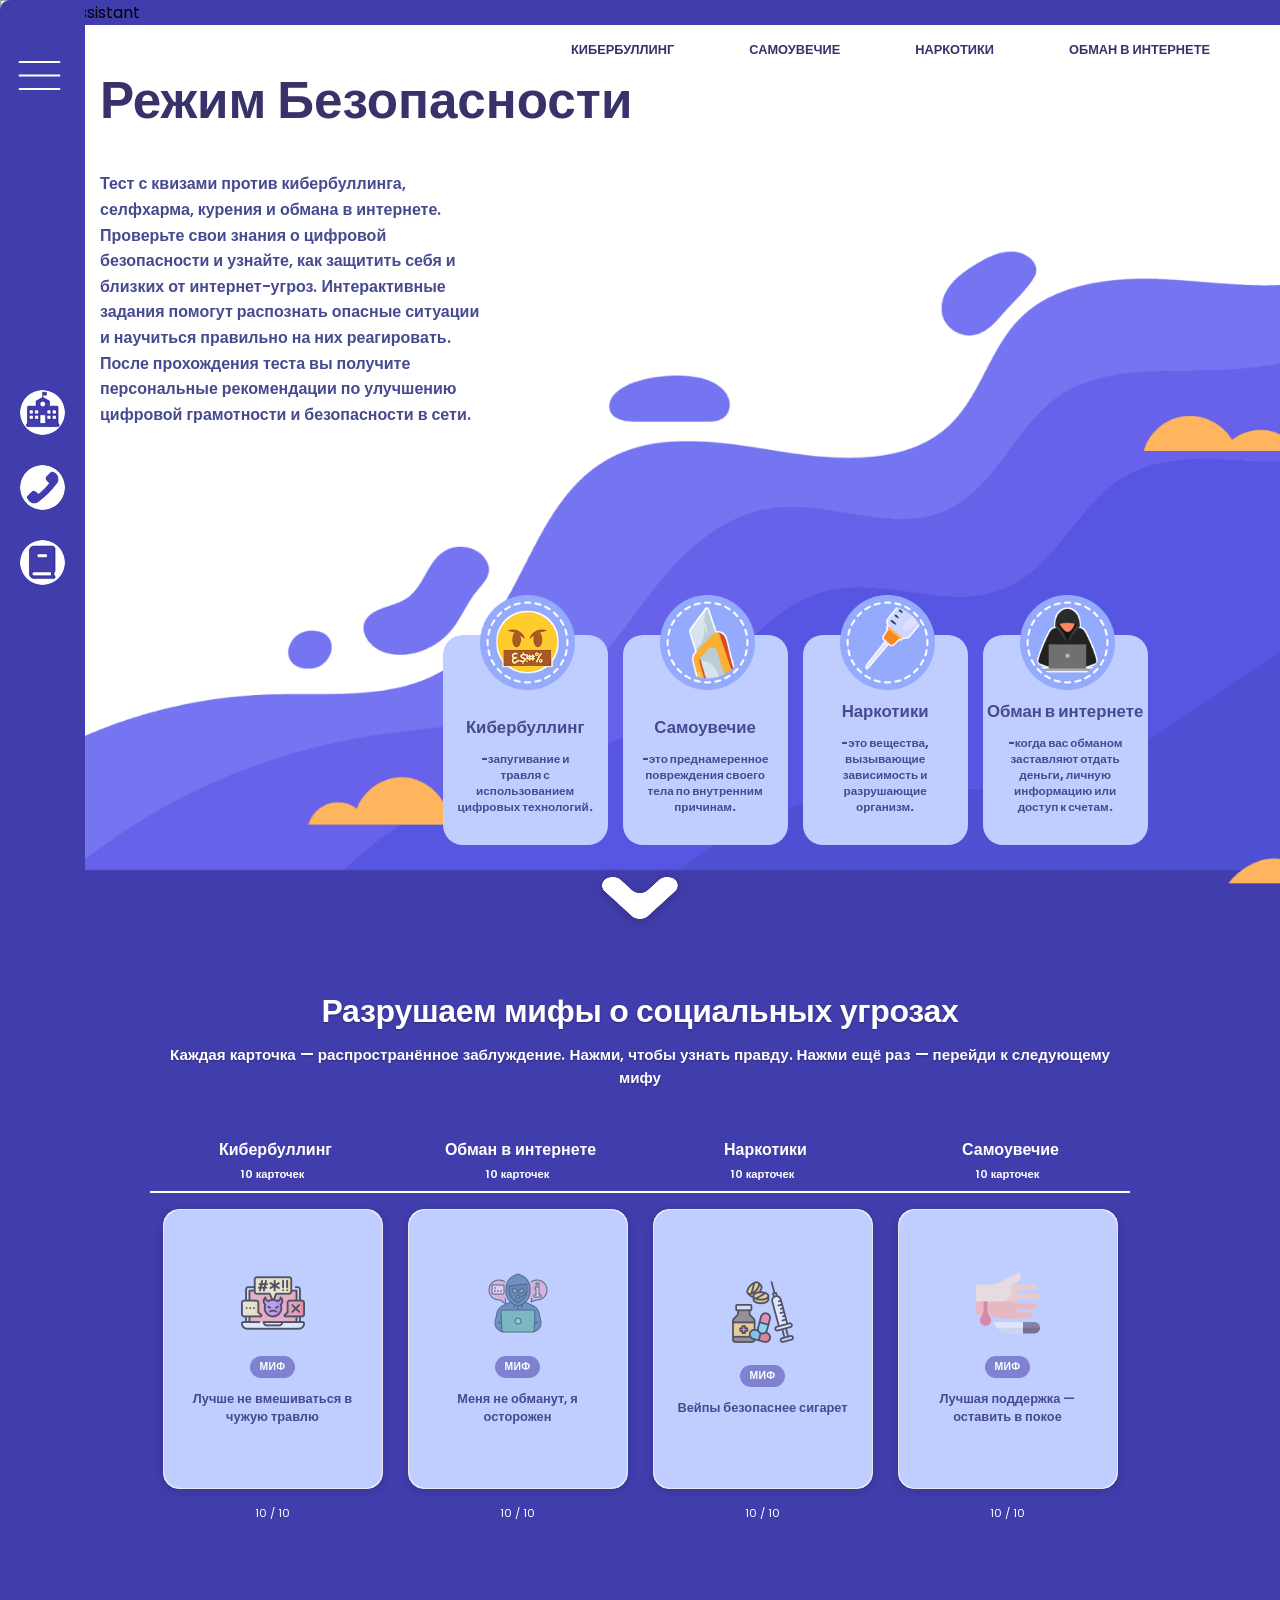
==== commit c9997bd5: "Add files via upload" ====
--- a/index.html
+++ b/index.html
@@ -6,10 +6,15 @@
     <meta content="width=device-width, initial-scale=1, user-scalable=yes" name="viewport">
     <title>SafeMode Quizzes | Режим Безопасности Квизы</title>
     <link href="https://fonts.googleapis.com/css?family=Poppins:300,400,500,600,700,800,900&display=swap" rel="stylesheet">
-    <link href="webstyleEnglish.css" rel="stylesheet">
-
+    <link rel="stylesheet" href="webstyleEnglish.css">
 </head>
 <body>
+
+<!-- Robot Companion -->
+<div id="robotCompanion" class="robot-container">
+    <img id="robotGif" src="video/hello.gif" alt="Robot Assistant" class="robot-gif">
+</div>
+
 <label>
     <input type="checkbox">
     <div class="sidebar-header"><img src="img/menu-icon.svg" alt="menu"></div>
@@ -408,6 +413,25 @@
             });
         }
     });
+
+    // Robot Animation Logic
+    function initRobotAnimation() {
+        const robotGif = document.getElementById('robotGif');
+
+        if (!robotGif) return;
+
+        robotGif.src = 'video/hello.gif';
+
+        const helloDuration = 2000; // 2 секунды
+
+        setTimeout(() => {
+            robotGif.src = 'video/idle.gif';
+        }, helloDuration);
+    }
+
+    document.addEventListener('DOMContentLoaded', function() {
+        initRobotAnimation();
+    });
 </script>
 </body>
 </html>
--- a/webstyleEnglish.css
+++ b/webstyleEnglish.css
@@ -417,7 +417,7 @@
     position: relative;
     top: -90px;
     left: 50px;
-    font-size: 4.5em;
+    font-size: 4.4em;
     font-weight: 700;
     line-height: 1.2;
     margin-bottom: 20px;
@@ -428,9 +428,9 @@
     position: relative;
     top: -70px;
     left: 50px;
-    font-size: 1.7em;
+    font-size: 1.3em;
     line-height: 1.6;
-    max-width: 700px;
+    max-width: 500px;
     color: #464a90;
     font-weight: 600;
 }
@@ -1008,4 +1008,4 @@
     .decks-grid { grid-template-columns: 1fr; gap: 32px; }
     .main-title { font-size: 1.5rem; }
     .deck-header h3 { font-size: 1.1rem; }
-}+}
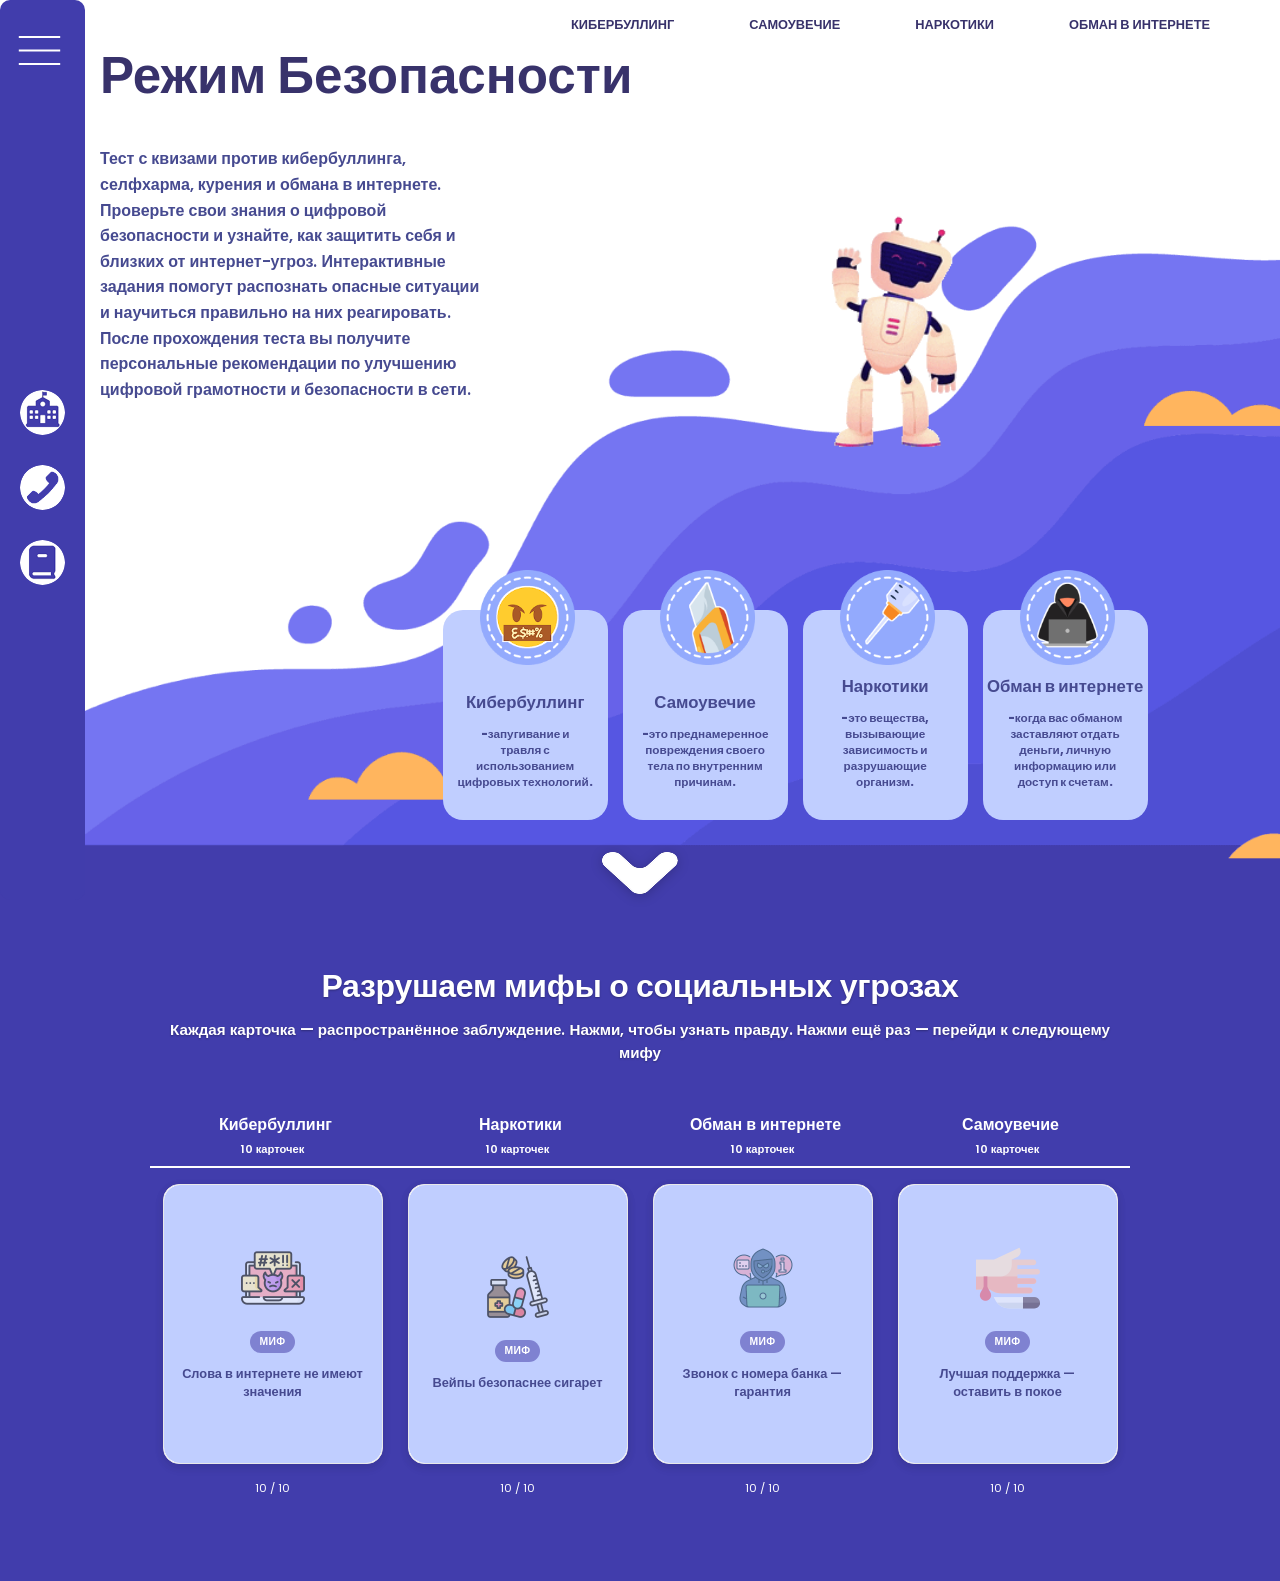
==== commit 78b45e82: "Update index.html" ====
--- a/index.html
+++ b/index.html
@@ -25,11 +25,11 @@
                 <li class="dropdown-trigger">
                     <a class="dropdown-link"><img src="img/phone.png">Телефон доверия ▼</a>
                     <div class="dropdown-menu">
-                        <a href="tel:+375173200303">+375 (17) 320-03-03</a>
-                        <a href="tel:+375291234567">+375 (29) 123-45-67</a>
-                        <a href="tel:+375337654321">+375 (33) 765-43-21</a>
-                        <a href="tel:+375251112233">+375 (25) 111-22-33</a>
-                        <a href="tel:88001234567">8-800-123-45-67</a>
+                        <a href="tel:8-801-100-16-11">8-801-100-16-11</a>
+                        <a href="tel:133">133</a>
+                        <a href="tel:+375 (232) 31-51-61">+375 (232) 31-51-61</a>
+                        <a href="tel:+375 (17) 263-03-03">+375 (17) 263-03-03</a>
+                        <a href="tel:+375 (222) 71-11-61">+375 (222) 71-11-61</a>
                     </div>
                 </li>
                 <li><a href="mailto:uoggmk.spps@gmail.com"><img src="img/imgEnglish.png">Почта поддержки</a></li>
@@ -434,4 +434,4 @@
     });
 </script>
 </body>
-</html>+</html>
--- a/webstyleEnglish.css
+++ b/webstyleEnglish.css
@@ -1,4 +1,5 @@
 @import url('https://fonts.googleapis.com/css?family=Poppins:300,400,500,600,700,800,900&display=swap');
+
 * {
     margin: 0;
     padding: 0;
@@ -17,30 +18,46 @@
 html {
     scroll-behavior: smooth;
 }
+
 body {
     background: #413dac;
-}
+    min-height: 100vh;
+}
+
 .decks-container {
     background: transparent !important;
     scroll-margin-top: 1rem;
 }
+
 .decks-grid,
 .card-deck,
 .deck-header {
     background: transparent !important;
 }
+
 .main-title, .main-subtitle {
     color: white;
     text-shadow: 0 1px 2px rgba(0,0,0,0.3);
 }
+
 .city {
     margin-bottom: 0;
     padding-bottom: 0;
-}
+    user-select: none;
+}
+
 section {
     margin-bottom: 0;
     padding-bottom: 0;
-}
+    position: relative;
+    width: 100%;
+    height: 100vh;
+    padding: 100px;
+    display: flex;
+    justify-content: space-between;
+    align-items: center;
+}
+
 .arrow-clean {
     display: flex;
     justify-content: center;
@@ -50,6 +67,7 @@
     z-index: 20;
     cursor: pointer;
 }
+
 .pure-arrow {
     display: inline-flex;
     flex-direction: column;
@@ -60,9 +78,11 @@
     border: none;
     transition: transform 0.2s ease;
 }
+
 .pure-arrow:hover {
     transform: translateY(3px);
 }
+
 .arrow-icon-simple {
     font-size: 2.4rem;
     display: inline-block;
@@ -75,6 +95,7 @@
     0%, 100% { transform: translateY(0px); }
     50% { transform: translateY(6px); }
 }
+
 @media (max-width: 680px) {
     .arrow-clean {
         margin-top: -1.5rem;
@@ -85,24 +106,6 @@
     .arrow-text-simple {
         font-size: 0.6rem;
     }
-}
-
-body {
-    min-height: 100vh;
-}
-
-.city {
-    user-select: none;
-}
-
-section {
-    position: relative;
-    width: 100%;
-    height: 100vh;
-    padding: 100px;
-    display: flex;
-    justify-content: space-between;
-    align-items: center;
 }
 
 .sidebar {
@@ -283,7 +286,6 @@
     justify-content: center;
     align-items: center;
 }
-
 
 .textBox ul li:nth-child(1) { animation-delay: 0.1s; }
 .textBox ul li:nth-child(2) { animation-delay: 0.3s; }
@@ -417,7 +419,7 @@
     position: relative;
     top: -90px;
     left: 50px;
-    font-size: 4.4em;
+    font-size: 4.5em;
     font-weight: 700;
     line-height: 1.2;
     margin-bottom: 20px;
@@ -428,9 +430,9 @@
     position: relative;
     top: -70px;
     left: 50px;
-    font-size: 1.3em;
+    font-size: 1.7em;
     line-height: 1.6;
-    max-width: 500px;
+    max-width: 700px;
     color: #464a90;
     font-weight: 600;
 }
@@ -650,9 +652,8 @@
     opacity: 0.5;
 }
 
-/* ===== НОВЫЕ СТИЛИ ДЛЯ ПУСТОГО СОСТОЯНИЯ С ИКОНКОЙ ===== */
 .empty-stack {
-    background: #c0ceff;  /* такой же фон, как у карточки */
+    background: #c0ceff;
     border-radius: 28px;
     box-shadow: 0 20px 35px -12px rgba(0, 0, 0, 0.2), 0 0 0 1px rgba(0, 0, 0, 0.02);
     padding: 2rem 1.5rem;
@@ -667,10 +668,12 @@
     margin: 0 auto;
     box-sizing: border-box;
 }
+
 .empty-stack:hover {
     transform: scale(0.98);
     box-shadow: 0 12px 25px -10px rgba(0, 0, 0, 0.2);
 }
+
 .empty-stack svg {
     width: 60px;
     height: 60px;
@@ -680,7 +683,43 @@
     filter: drop-shadow(0 2px 4px rgba(0, 0, 0, 0.05));
 }
 
-/* адаптация для мобильных */
+.robot-container {
+    position: absolute;
+    bottom: 30px;
+    top: 120px;
+    right: 80px;
+    width: 700px;
+    height: 400px;
+    z-index: 1000;
+    pointer-events: none;
+    transition: transform 0.3s ease;
+}
+
+.robot-gif {
+    width: 110%;
+    height: 110%;
+    object-fit: contain;
+}
+
+@media (max-width: 768px) {
+    .robot-container {
+        width: 500px;
+        height: 500px;
+        bottom: 20px;
+        right: 20px;
+        top: auto;
+    }
+}
+
+@media (max-width: 480px) {
+    .robot-container {
+        width: 380px;
+        height: 380px;
+        bottom: 15px;
+        right: 15px;
+    }
+}
+
 @media (max-width: 768px) {
     .empty-stack {
         max-width: 220px;
@@ -693,7 +732,6 @@
     }
 }
 
-/* ===== MEDIA QUERIES (оригинальные, дополнены для пустого состояния) ===== */
 @media (max-width: 1600px) {
     .sidebar { width: 95px; }
     .sidebar-links { margin-top: 390px; }
@@ -1008,4 +1046,4 @@
     .decks-grid { grid-template-columns: 1fr; gap: 32px; }
     .main-title { font-size: 1.5rem; }
     .deck-header h3 { font-size: 1.1rem; }
-}
+}
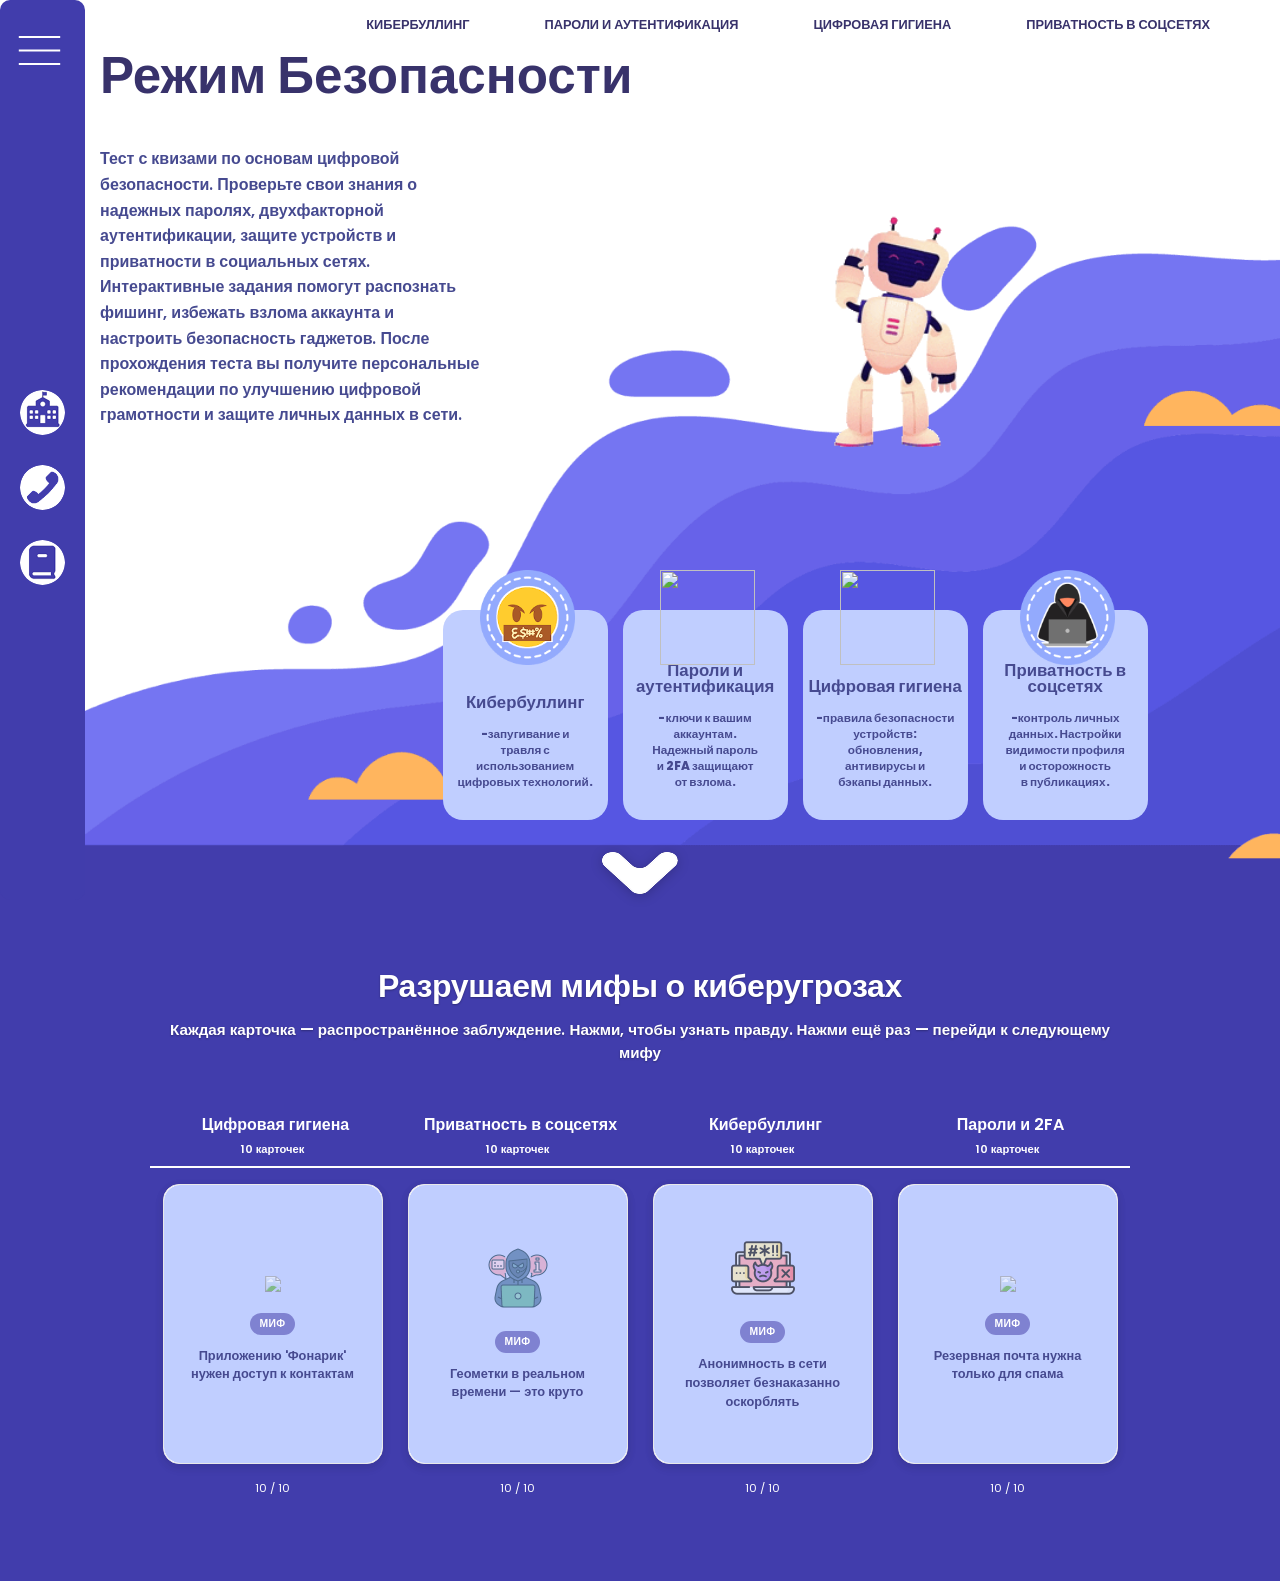
==== commit 9ff67cbb: "Add files via upload" ====
--- a/index.html
+++ b/index.html
@@ -42,15 +42,15 @@
     <header>
         <ul>
             <li><a href="QuizCyberbulling/index.html">КИБЕРБУЛЛИНГ</a></li>
-            <li><a href="QuizSelfharm/index.html">САМОУВЕЧИЕ</a></li>
-            <li><a href="QuizDrugs/index.html">НАРКОТИКИ</a></li>
-            <li><a href="QuizScam/index.html">ОБМАН В ИНТЕРНЕТЕ</a></li>
+            <li><a href="QuizPassword/index.html">ПАРОЛИ И АУТЕНТИФИКАЦИЯ</a></li>
+            <li><a href="QuizDigital/index.html">ЦИФРОВАЯ ГИГИЕНА</a></li>
+            <li><a href="QuizSocial/index.html">ПРИВАТНОСТЬ В СОЦСЕТЯХ</a></li>
         </ul>
     </header>
 
     <div class="title-text">
         <h1>Режим Безопасности</h1>
-        <p>Тест с квизами против кибербуллинга, селфхарма, курения и обмана в интернете. Проверьте свои знания о цифровой безопасности и узнайте, как защитить себя и близких от интернет-угроз. Интерактивные задания помогут распознать опасные ситуации и научиться правильно на них реагировать. После прохождения теста вы получите персональные рекомендации по улучшению цифровой грамотности и безопасности в сети.</p>
+        <p>Тест с квизами по основам цифровой безопасности. Проверьте свои знания о надежных паролях, двухфакторной аутентификации, защите устройств и приватности в социальных сетях. Интерактивные задания помогут распознать фишинг, избежать взлома аккаунта и настроить безопасность гаджетов. После прохождения теста вы получите персональные рекомендации по улучшению цифровой грамотности и защите личных данных в сети.</p>
     </div>
 
     <div class="textBox">
@@ -62,24 +62,27 @@
                     <div class="img-A1"><img src="img/cyberbullying.png"></div>
                 </a>
             </li>
+
             <li>
-                <a href="QuizSelfharm/index.html">
-                    Самоувечие
-                    <p><br>-это преднамеренное<br>повреждения своего<br>тела по внутренним<br>причинам.</p>
-                    <div class="img-A2"><img src="img/selfharm.png"></div>
+                <a href="QuizPassword/index.html">
+                    Пароли и аутентификация
+                    <p class="des-A2"><br>-ключи к вашим<br>аккаунтам.<br>Надежный пароль<br>и 2FA защищают<br>от взлома.</p>
+                    <div class="img-A2"><img src="img/danger.png"></div>
                 </a>
             </li>
+
             <li>
-                <a href="QuizDrugs/index.html">
-                    Наркотики
-                    <p><br>-это вещества,<br>вызывающие<br>зависимость и<br>разрушающие<br>организм.</p>
-                    <div class="img-B1"><img src="img/drugs.png"></div>
+                <a href="QuizDigital/index.html">
+                    Цифровая гигиена
+                    <p class="des-B1"><br>-правила безопасности<br>устройств:<br>обновления,<br>антивирусы и<br>бэкапы данных.</p>
+                    <div class="img-B1"><img src="img/fake.png"></div>
                 </a>
             </li>
+
             <li>
-                <a href="QuizScam/index.html">
-                    Обман в интернете
-                    <p><br>-когда вас обманом<br>заставляют отдать<br>деньги, личную<br>информацию или <br>доступ к счетам.</p>
+                <a href="QuizSocial/index.html">
+                    Приватность в соцсетях
+                    <p class="des-B2"><br>-контроль личных<br>данных. Настройки<br>видимости профиля<br>и осторожность<br>в публикациях.</p>
                     <div class="img-B2"><img src="img/scam.png"></div>
                 </a>
             </li>
@@ -98,7 +101,7 @@
 </div>
 
 <div class="decks-container">
-    <h2 class="main-title">Разрушаем мифы о социальных угрозах</h2>
+    <h2 class="main-title">Разрушаем мифы о киберугрозах</h2>
     <p class="main-subtitle">Каждая карточка — распространённое заблуждение. Нажми, чтобы узнать правду. Нажми ещё раз — перейди к следующему мифу</p>
     <div id="decks-wrapper" class="decks-grid"></div>
 </div>
@@ -121,52 +124,52 @@
                 { myth: "Если меня не трогают, меня это не касается", fact: "Кибербуллинг формирует токсичную среду, от которой страдают все." }
             ]
         },
-        selfharm: {
-            title: "Самоувечие",
+                selfharm: { // "Пароли и аутентификация"
+            title: "Пароли и 2FA",
             icon: "",
             cards: [
-                { myth: "Люди причиняют себе боль только для внимания", fact: "Это способ справиться с невыносимой эмоциональной болью, а не манипуляция." },
-                { myth: "Если человек режет себя, он сумасшедший", fact: "Селфхарм — симптом страдания, а не психическое расстройство." },
-                { myth: "Разговоры о селфхарме подтолкнут к нему других", fact: "Открытый разговор снижает стигму и помогает обратиться за помощью." },
-                { myth: "Самоповреждение — это попытка суицида", fact: "Чаще это способ выжить, но это серьезный фактор риска." },
-                { myth: "Лучше не лезть, пройдет само", fact: "Без поддержки селфхарм может перерасти в зависимость." },
-                { myth: "Только подростки занимаются селфхармом", fact: "Селфхарм встречается у людей всех возрастов." },
-                { myth: "Если нет глубоких порезов, проблема несерьезная", fact: "Любая форма — сигнал о внутреннем кризисе." },
-                { myth: "О селфхарме нельзя говорить с родителями", fact: "Большинство родителей хотят помочь. Можно начать разговор через письмо." },
-                { myth: "Лучшая поддержка — оставить в покое", fact: "Поддержка — это присутствие без осуждения." },
-                { myth: "Творчество и спорт не помогают", fact: "Замещающие техники работают как здоровый выход эмоций." }
+                { myth: "Один сложный пароль на все сайты — это удобно и безопасно", fact: "При утечке на одном сайте злоумышленники получат доступ ко всем вашим аккаунтам." },
+                { myth: "Пароль 'Gomel2026!' достаточно надежный", fact: "Надежный пароль должен быть длинным (12+ символов), случайным и содержать спецсимволы." },
+                { myth: "Менеджер паролей — это программа для взлома", fact: "Это безопасное хранилище, которое шифрует ваши данные и генерирует сложные комбинации." },
+                { myth: "СМС-коды для 2FA так же безопасны, как приложения", fact: "СМС можно перехватить (SIM-своппинг). Приложения-аутентификаторы надежнее." },
+                { myth: "Пароли нужно менять каждую неделю", fact: "Частая смена ведет к упрощению паролей. Лучше менять их при риске утечки и использовать 2FA." },
+                { myth: "Записывать пароли на бумаге категорически нельзя", fact: "Бумажка в надежном месте безопаснее, чем файл 'passwords.txt' на рабочем столе." },
+                { myth: "Брутфорс — это когда вас обманывают письмом", fact: "Брутфорс — это автоматический перебор паролей. Сложный пароль защищает от него." },
+                { myth: "Резервная почта нужна только для спама", fact: "Это 'запасной ключ' для восстановления доступа, если вы забудете пароль." },
+                { myth: "Сохранять пароли в браузере абсолютно безопасно всегда", fact: "Если кто-то получит доступ к вашему разблокированному устройству, он увидит пароли." },
+                { myth: "Двухфакторная аутентификация (2FA) — это два разных пароля", fact: "2FA — это пароль ('что вы знаете') + код/ключ ('что у вас есть')." }
             ]
         },
-        drugs: {
-            title: "Наркотики",
+        drugs: { // "Цифровая гигиена"
+            title: "Цифровая гигиена",
             icon: "",
             cards: [
-                { myth: "Один раз попробовать — не страшно", fact: "Зависимость может возникнуть с первых доз." },
-                { myth: "Легкие наркотики не опасны", fact: "Термин «легкие наркотики» — опасный миф." },
-                { myth: "Курение помогает расслабиться", fact: "Никотин создает иллюзию, но повышает тревожность." },
-                { myth: "Вейпы безопаснее сигарет", fact: "Жидкости содержат тяжелые металлы и никотин." },
-                { myth: "Смогу бросить в любой момент", fact: "Никотин изменяет химию мозга. Нужна помощь." },
-                { myth: "Наркотики делают жизнь интереснее", fact: "Эйфория быстро сменяется апатией и разрушением." },
-                { myth: "Мне ничего не грозит", fact: "Предложение может появиться неожиданно. Будь готов отказаться." },
-                { myth: "Зависимость — личный выбор", fact: "Зависимость — это хроническое заболевание." },
-                { myth: "Энергетики с алкоголем безвредны", fact: "Это маскирует опьянение и нагружает сердце." },
-                { myth: "Я легко откажусь, скажу нет", fact: "Давление может быть агрессивным. Заготовь фразы отказа." }
+                { myth: "Обновления нужны только для нового дизайна", fact: "Главная цель обновлений — закрытие дыр в безопасности (уязвимостей)." },
+                { myth: "Публичный Wi-Fi опасен только скоростью", fact: "В открытых сетях злоумышленники могут перехватывать ваш трафик и данные." },
+                { myth: "Приложению 'Фонарик' нужен доступ к контактам", fact: "Избыточные права — признак шпионажа. Разрешайте только необходимое." },
+                { myth: "Вирусы бывают только на компьютерах", fact: "Смартфоны (особенно Android) тоже уязвимы к вредоносным приложениям." },
+                { myth: "Антивирус на телефоне только тормозит систему", fact: "Он защищает от фишинга и скрытых майнеров/шпионов." },
+                { myth: "Бэкап нужен, только если сломался телефон", fact: "Резервная копия спасает данные при атаке вирусов-шифровальщиков." },
+                { myth: "Скачивать программы с торрентов безопасно, если есть VPN", fact: "VPN не лечит файлы. Пиратский софт — главный источник вирусов." },
+                { myth: "Цифровой след — это только история браузера", fact: "Это всё: лайки, геометки, покупки. Они создают ваш цифровой портрет." },
+                { myth: "Заклеивать камеру — это паранойя", fact: "Это простая и эффективная защита от несанкционированного подглядывания." },
+                { myth: "Перед продажей телефона достаточно удалить фото", fact: "Нужен полный сброс до заводских настроек (Factory Reset), иначе данные восстановят." }
             ]
         },
-        scam: {
-            title: "Обман в интернете",
+        scam: { // "Приватность в соцсетях"
+            title: "Приватность в соцсетях",
             icon: "",
             cards: [
-                { myth: "Меня не обманут, я осторожен", fact: "Мошенники используют психологию: страх и срочность." },
-                { myth: "Ссылке от друга можно доверять", fact: "Аккаунты взламывают. Всегда перепроверяй лично." },
-                { myth: "Сотрудник банка может спросить код", fact: "НИКТО не имеет права спрашивать код из СМС." },
-                { myth: "Можно случайно выиграть в лотерею", fact: "Любой «выигрыш», о котором вы не знали — мошенничество." },
-                { myth: "Фишинг легко распознать по ошибкам", fact: "Современные фишеры используют нейросети." },
-                { myth: "Криптовалюта — быстрый заработок", fact: "99% предложений — финансовые пирамиды." },
-                { myth: "Если ничего не покупаю, мне не страшно", fact: "Крадут данные для взлома и шантажа." },
-                { myth: "Романтические аферы — только в кино", fact: "Тысячи людей теряют деньги, влюбляясь в фейки." },
-                { myth: "Звонок с номера банка — гарантия", fact: "Номера подменяют. Перезвони сам на горячую линию." },
-                { myth: "2FA — это сложно и не нужно", fact: "Двухфакторка защищает даже при утечке пароля." }
+                { myth: "Геометки в реальном времени — это круто", fact: "Воры видят, что вас нет дома. Публикуйте фото из отпуска после возвращения." },
+                { myth: "Дата рождения и школа в профиле никому не нужны", fact: "Мошенники используют эти данные для подбора ответов на секретные вопросы." },
+                { myth: "Приватность важна только для звезд", fact: "Ваши данные могут использовать для шантажа, кражи личности или таргета." },
+                { myth: "Приложения 'Кто заходил на страницу' безобидны", fact: "Они крадут ваш токен доступа и могут рассылать спам от вашего имени." },
+                { myth: "Если друг прислал ссылку, она безопасна", fact: "Аккаунт друга могли взломать. Всегда перепроверяйте через другой канал связи." },
+                { myth: "Викторины 'Какой ты персонаж?' просто развлекают", fact: "Они собирают ваши личные данные для создания базы мошенников." },
+                { myth: "Социальная инженерия — это взлом серверов", fact: "Это манипуляция людьми. Злоумышленник использует вашу доверчивость и открытые данные." },
+                { myth: "После удаления аккаунта данные исчезают мгновенно", fact: "Сервера хранят архивы месяцами. Читайте политику конфиденциальности." },
+                { myth: "Автозагрузка фото в облако удобна и безопасна", fact: "При взломе облака злоумышленник скачает всю вашу личную галерею." },
+                { myth: "При взломе нужно сразу писать пост 'Меня взломали!'", fact: "Сначала смените пароль, включите 2FA и завершите активные сессии." }
             ]
         }
     };
@@ -238,12 +241,12 @@
                     back: 'img/good1.png'
                 },
                 selfharm: {
-                    front: 'img/suicide.png',
-                    back: 'img/selfcare.png'
+                    front: 'img/warning.png',
+                    back: 'img/password-strenght.png'
                 },
                 drugs: {
-                    front: 'img/pharmacy.png',
-                    back: 'img/medical-shield.png'
+                    front: 'img/unsafe.png',
+                    back: 'img/virtual.png'
                 },
                 scam: {
                     front: 'img/scam1.png',
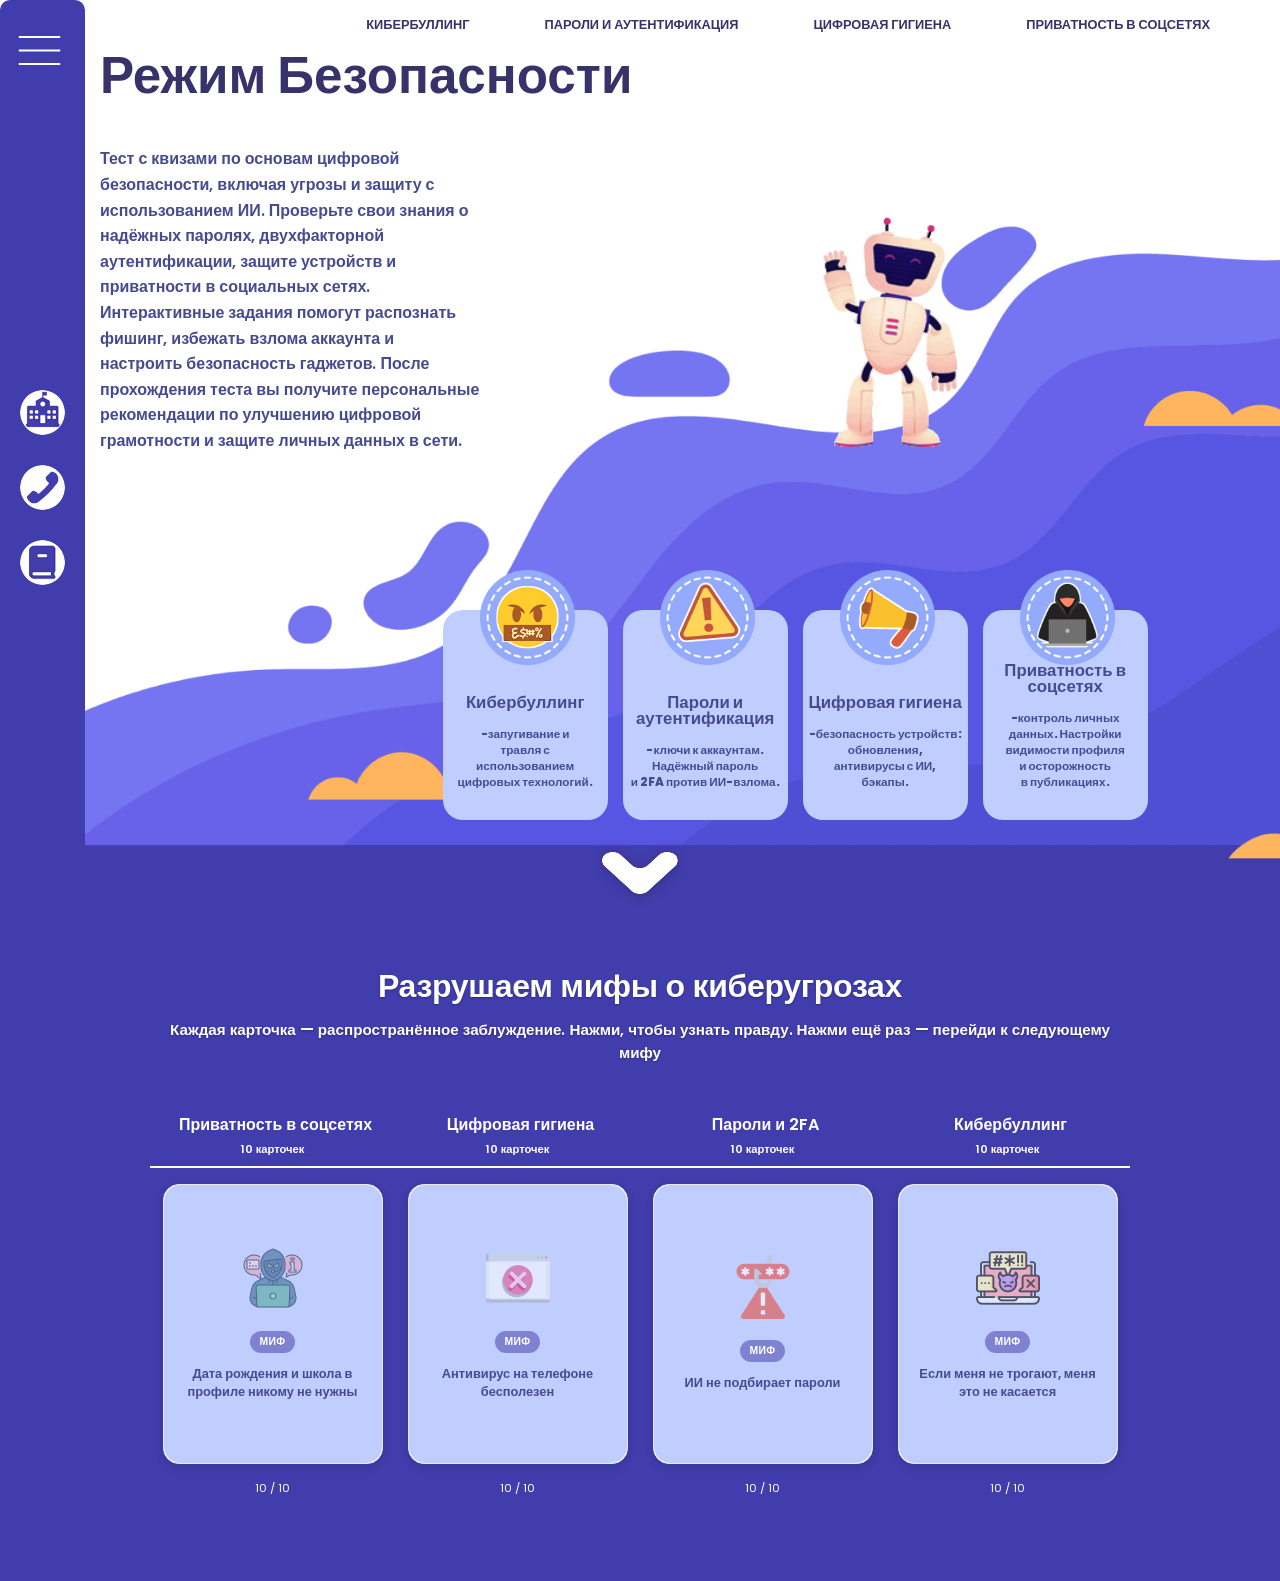
==== commit 232a5241: "Add files via upload" ====
--- a/index.html
+++ b/index.html
@@ -6,7 +6,7 @@
     <meta content="width=device-width, initial-scale=1, user-scalable=yes" name="viewport">
     <title>SafeMode Quizzes | Режим Безопасности Квизы</title>
     <link href="https://fonts.googleapis.com/css?family=Poppins:300,400,500,600,700,800,900&display=swap" rel="stylesheet">
-    <link rel="stylesheet" href="webstyleEnglish.css">
+    <link rel="stylesheet" href="webstyle.css">
 </head>
 <body>
 
@@ -21,15 +21,15 @@
     <div class="sidebar">
         <div class="sidebar-links">
             <ul>
-                <li><a href="https://kids.pomogut.by/"><img src="img/imgCollege.png">Помощь подросткам</a></li>
+                <li><a href="https://mvd.gov.by/ru/"><img src="img/imgCollege.png">МВД Беларуси</a></li>
                 <li class="dropdown-trigger">
-                    <a class="dropdown-link"><img src="img/phone.png">Телефон доверия ▼</a>
+                    <a class="dropdown-link"><img src="img/phone.png">Контакты банков ▼</a>
                     <div class="dropdown-menu">
-                        <a href="tel:8-801-100-16-11">8-801-100-16-11</a>
-                        <a href="tel:133">133</a>
-                        <a href="tel:+375 (232) 31-51-61">+375 (232) 31-51-61</a>
-                        <a href="tel:+375 (17) 263-03-03">+375 (17) 263-03-03</a>
-                        <a href="tel:+375 (222) 71-11-61">+375 (222) 71-11-61</a>
+                        <a href="tel:+375172899090">Приор +375 (17) 289-90-90</a>
+                        <a href="tel:+375172188431">Беларус +375 (17) 218-84-31</a>
+                        <a href="tel:136">Белагро 136</a>
+                        <a href="tel:+375295148148">БПС +375 (29) 514-81-48</a>
+                        <a href="tel:102">102</a>
                     </div>
                 </li>
                 <li><a href="mailto:uoggmk.spps@gmail.com"><img src="img/imgEnglish.png">Почта поддержки</a></li>
@@ -50,7 +50,7 @@
 
     <div class="title-text">
         <h1>Режим Безопасности</h1>
-        <p>Тест с квизами по основам цифровой безопасности. Проверьте свои знания о надежных паролях, двухфакторной аутентификации, защите устройств и приватности в социальных сетях. Интерактивные задания помогут распознать фишинг, избежать взлома аккаунта и настроить безопасность гаджетов. После прохождения теста вы получите персональные рекомендации по улучшению цифровой грамотности и защите личных данных в сети.</p>
+        <p>Тест с квизами по основам цифровой безопасности, включая угрозы и защиту с использованием ИИ. Проверьте свои знания о надёжных паролях, двухфакторной аутентификации, защите устройств и приватности в социальных сетях. Интерактивные задания помогут распознать фишинг, избежать взлома аккаунта и настроить безопасность гаджетов. После прохождения теста вы получите персональные рекомендации по улучшению цифровой грамотности и защите личных данных в сети.</p>
     </div>
 
     <div class="textBox">
@@ -66,7 +66,7 @@
             <li>
                 <a href="QuizPassword/index.html">
                     Пароли и аутентификация
-                    <p class="des-A2"><br>-ключи к вашим<br>аккаунтам.<br>Надежный пароль<br>и 2FA защищают<br>от взлома.</p>
+                    <p class="des-A2"><br>-ключи к аккаунтам.<br>Надёжный пароль<br>и 2FA против ИИ-взлома.</p>
                     <div class="img-A2"><img src="img/danger.png"></div>
                 </a>
             </li>
@@ -74,7 +74,7 @@
             <li>
                 <a href="QuizDigital/index.html">
                     Цифровая гигиена
-                    <p class="des-B1"><br>-правила безопасности<br>устройств:<br>обновления,<br>антивирусы и<br>бэкапы данных.</p>
+                    <p class="des-B1"><br>-безопасность устройств:<br>обновления,<br>антивирусы с ИИ,<br>бэкапы.</p>
                     <div class="img-B1"><img src="img/fake.png"></div>
                 </a>
             </li>
@@ -125,35 +125,35 @@
             ]
         },
                 selfharm: { // "Пароли и аутентификация"
-            title: "Пароли и 2FA",
-            icon: "",
-            cards: [
-                { myth: "Один сложный пароль на все сайты — это удобно и безопасно", fact: "При утечке на одном сайте злоумышленники получат доступ ко всем вашим аккаунтам." },
-                { myth: "Пароль 'Gomel2026!' достаточно надежный", fact: "Надежный пароль должен быть длинным (12+ символов), случайным и содержать спецсимволы." },
-                { myth: "Менеджер паролей — это программа для взлома", fact: "Это безопасное хранилище, которое шифрует ваши данные и генерирует сложные комбинации." },
-                { myth: "СМС-коды для 2FA так же безопасны, как приложения", fact: "СМС можно перехватить (SIM-своппинг). Приложения-аутентификаторы надежнее." },
-                { myth: "Пароли нужно менять каждую неделю", fact: "Частая смена ведет к упрощению паролей. Лучше менять их при риске утечки и использовать 2FA." },
-                { myth: "Записывать пароли на бумаге категорически нельзя", fact: "Бумажка в надежном месте безопаснее, чем файл 'passwords.txt' на рабочем столе." },
-                { myth: "Брутфорс — это когда вас обманывают письмом", fact: "Брутфорс — это автоматический перебор паролей. Сложный пароль защищает от него." },
-                { myth: "Резервная почта нужна только для спама", fact: "Это 'запасной ключ' для восстановления доступа, если вы забудете пароль." },
-                { myth: "Сохранять пароли в браузере абсолютно безопасно всегда", fact: "Если кто-то получит доступ к вашему разблокированному устройству, он увидит пароли." },
-                { myth: "Двухфакторная аутентификация (2FA) — это два разных пароля", fact: "2FA — это пароль ('что вы знаете') + код/ключ ('что у вас есть')." }
-            ]
-        },
+                    title: "Пароли и 2FA",
+                    icon: "",
+                    cards: [
+                        { myth: "ИИ не подбирает пароли", fact: "PassGAN анализирует утечки и генерирует варианты в разы быстрее брутфорса." },
+                        { myth: "Gomel2026! — надёжный пароль", fact: "ИИ перебирает такие за секунды. Нужен 15+ случайных символов." },
+                        { myth: "Менеджер паролей не нужен", fact: "Менеджеры с ИИ сами меняют скомпрометированные пароли." },
+                        { myth: "СМС-2FA спасает от ИИ", fact: "ИИ делает SIM-своппинг через deepfake-голос. Лучше TOTP." },
+                        { myth: "ChatGPT придумает надёжный пароль", fact: "Его пароли предсказуемы. Используйте генератор менеджера." },
+                        { myth: "2FA — это два пароля", fact: "2FA: пароль + код. ИИ создаёт фишинг-страницы для кражи кода." },
+                        { myth: "Брутфорс умер, везде ИИ", fact: "ИИ ускоряет брутфорс в тысячи раз под политики сайтов." },
+                        { myth: "Резервная почта не важна", fact: "Если ИИ взломает её через фишинг — доступ ко всем аккаунтам." },
+                        { myth: "Браузер сохранит пароли безопасно", fact: "ИИ в браузере не проверяет пароли. Любой скрипт вытащит их." },
+                        { myth: "Deepfake не опасен для 2FA", fact: "Deepfake-голосом выманивают код. Не диктуйте код даже 'сотруднику'." }
+                    ]
+                },
         drugs: { // "Цифровая гигиена"
             title: "Цифровая гигиена",
             icon: "",
             cards: [
-                { myth: "Обновления нужны только для нового дизайна", fact: "Главная цель обновлений — закрытие дыр в безопасности (уязвимостей)." },
-                { myth: "Публичный Wi-Fi опасен только скоростью", fact: "В открытых сетях злоумышленники могут перехватывать ваш трафик и данные." },
-                { myth: "Приложению 'Фонарик' нужен доступ к контактам", fact: "Избыточные права — признак шпионажа. Разрешайте только необходимое." },
-                { myth: "Вирусы бывают только на компьютерах", fact: "Смартфоны (особенно Android) тоже уязвимы к вредоносным приложениям." },
-                { myth: "Антивирус на телефоне только тормозит систему", fact: "Он защищает от фишинга и скрытых майнеров/шпионов." },
-                { myth: "Бэкап нужен, только если сломался телефон", fact: "Резервная копия спасает данные при атаке вирусов-шифровальщиков." },
-                { myth: "Скачивать программы с торрентов безопасно, если есть VPN", fact: "VPN не лечит файлы. Пиратский софт — главный источник вирусов." },
-                { myth: "Цифровой след — это только история браузера", fact: "Это всё: лайки, геометки, покупки. Они создают ваш цифровой портрет." },
-                { myth: "Заклеивать камеру — это паранойя", fact: "Это простая и эффективная защита от несанкционированного подглядывания." },
-                { myth: "Перед продажей телефона достаточно удалить фото", fact: "Нужен полный сброс до заводских настроек (Factory Reset), иначе данные восстановят." }
+                { myth: "Обновления — только для дизайна", fact: "Закрывают уязвимости для ИИ-эксплойтов (например, атак с помощью GAN или AutoGPT)." },
+                { myth: "Публичный Wi-Fi + VPN безопасны", fact: "ИИ (например, deep learning-анализатор трафика) может деанонимизировать даже некоторые VPN." },
+                { myth: "Фонарику не нужны права", fact: "Вредоносное ИИ (ботнет с компьютерным зрением) может включать камеру под видом фонарика." },
+                { myth: "На iPhone вирусов нет", fact: "Шпионское ПО Pegasus использует ИИ для обхода защиты (машинное обучение на уязвимостях)." },
+                { myth: "Антивирус на телефоне бесполезен", fact: "Современные антивирусы сами на ИИ (поведенческий анализ, нейросети) ловят аномалии." },
+                { myth: "Бэкап не нужен — облако спасёт", fact: "ИИ-шифровальщики (например, LockBit с нейросетевым подбором ключей) шифруют и облака." },
+                { myth: "Пиратский софт безопасен с ИИ-антивирусом", fact: "Пиратки содержат 'спящие' ИИ-трейты (например, дропперы с ML-обфускацией). Не качайте." },
+                { myth: "Цифровой след — только история", fact: "ИИ (LLM и рекомендательные системы) собирает клики, геометки, время набора для манипуляций." },
+                { myth: "Заклеивать камеру — паранойя", fact: "Без заклейки шпионское ИИ (модели распознавания лиц FaceNet, DeepFace) может включать камеру." },
+                { myth: "Удалить фото — и готово к продаже", fact: "ИИ-инструменты восстановления (например, Photorec с ML-алгоритмами) достают данные. Только Factory Reset." }
             ]
         },
         scam: { // "Приватность в соцсетях"
--- a/webstyle.css
+++ b/webstyle.css
@@ -0,0 +1,1049 @@
+@import url('https://fonts.googleapis.com/css?family=Poppins:300,400,500,600,700,800,900&display=swap');
+
+* {
+    margin: 0;
+    padding: 0;
+    box-sizing: border-box;
+    font-family: 'Poppins', sans-serif;
+}
+
+@font-face {
+    font-family: 'Monotype Corsiva Regular';
+    src: url('fonts/MonotypeCorsivaRegularItalic.woff2') format('woff2');
+    font-weight: 600;
+    font-style: italic;
+    font-display: swap;
+}
+
+html {
+    scroll-behavior: smooth;
+}
+
+body {
+    background: #413dac;
+    min-height: 100vh;
+}
+
+.decks-container {
+    background: transparent !important;
+    scroll-margin-top: 1rem;
+}
+
+.decks-grid,
+.card-deck,
+.deck-header {
+    background: transparent !important;
+}
+
+.main-title, .main-subtitle {
+    color: white;
+    text-shadow: 0 1px 2px rgba(0,0,0,0.3);
+}
+
+.city {
+    margin-bottom: 0;
+    padding-bottom: 0;
+    user-select: none;
+}
+
+section {
+    margin-bottom: 0;
+    padding-bottom: 0;
+    position: relative;
+    width: 100%;
+    height: 100vh;
+    padding: 100px;
+    display: flex;
+    justify-content: space-between;
+    align-items: center;
+}
+
+.arrow-clean {
+    display: flex;
+    justify-content: center;
+    position: relative;
+    margin-top: -3rem;
+    margin-bottom: 0.8rem;
+    z-index: 20;
+    cursor: pointer;
+}
+
+.pure-arrow {
+    display: inline-flex;
+    flex-direction: column;
+    align-items: center;
+    gap: 0.2rem;
+    background: transparent;
+    padding: 0;
+    border: none;
+    transition: transform 0.2s ease;
+}
+
+.pure-arrow:hover {
+    transform: translateY(3px);
+}
+
+.arrow-icon-simple {
+    font-size: 2.4rem;
+    display: inline-block;
+    animation: gentleBounce 1.5s infinite;
+    filter: drop-shadow(0 2px 6px rgba(0,0,0,0.2));
+    text-shadow: 0 1px 2px rgba(0,0,0,0.3);
+}
+
+@keyframes gentleBounce {
+    0%, 100% { transform: translateY(0px); }
+    50% { transform: translateY(6px); }
+}
+
+@media (max-width: 680px) {
+    .arrow-clean {
+        margin-top: -1.5rem;
+    }
+    .arrow-icon-simple {
+        font-size: 2rem;
+    }
+    .arrow-text-simple {
+        font-size: 0.6rem;
+    }
+}
+
+.sidebar {
+    position: fixed;
+    top: 0;
+    left: 0;
+    height: 100%;
+    width: 100px;
+    display: flex;
+    flex-direction: column;
+    overflow-x: hidden;
+    background: #413dac;
+    padding: 25px 20px;
+    z-index: 15000;
+    transition: all 0.4s ease;
+    border-radius: 10px;
+}
+
+input {
+    display: none;
+    visibility: hidden;
+    -webkit-appearance: none;
+}
+
+.sidebar-links {
+    list-style: none;
+    margin-top: 560px;
+    height: 80%;
+    overflow-y: auto;
+    scrollbar-width: none;
+}
+
+.sidebar-links img {
+    width: 60px;
+    border-radius: 50%;
+    user-select: none;
+}
+
+.sidebar-links li a {
+    display: flex;
+    align-items: center;
+    gap: 0 20px;
+    color: #fff;
+    font-size: 1.0em;
+    font-weight: 300;
+    padding: 15px 0;
+    white-space: nowrap;
+    text-decoration: none;
+}
+
+.sidebar-links li a:hover {
+    background: #ffffff2d;
+    color: #fff;
+    border-radius: 10px;
+}
+
+.dropdown-trigger {
+    position: relative;
+}
+
+.dropdown-menu {
+    display: none;
+    background: #534fb0;
+    border-radius: 8px;
+    margin: 5px 0 10px 30px;
+    padding: 5px 0;
+    width: 210px;
+}
+
+.dropdown-menu a {
+    display: block;
+    padding: 8px 15px;
+    color: #fff;
+    text-decoration: none;
+    font-size: 15.5px !important;
+    white-space: normal;
+    line-height: 1.2;
+}
+
+.dropdown-menu a:hover {
+    background: #6a67c4;
+    border-radius: 5px;
+}
+
+.dropdown-link {
+    position: relative;
+}
+
+.sidebar:hover {
+    width: 290px;
+}
+
+.sidebar-header {
+    display: flex;
+    align-items: center;
+}
+
+.sidebar-header img {
+    margin-left: 17px;
+    margin-bottom: -80px;
+    margin-top: 20px;
+    width: 60px;
+    user-select: none;
+    z-index: 15001;
+}
+
+header {
+    box-sizing: border-box;
+    position: absolute;
+    top: 0;
+    left: 0;
+    width: 100%;
+    padding: 40px 100px;
+    display: flex;
+    justify-content: space-between;
+    align-items: center;
+    z-index: 10000;
+}
+
+header ul {
+    display: flex;
+    justify-content: flex-end;
+    align-items: center;
+    position: absolute;
+    right: 40px;
+}
+
+header ul li {
+    list-style: none;
+    margin-left: 85px;
+}
+
+header ul li a {
+    position: relative;
+    display: flex;
+    flex-direction: column;
+    align-items: center;
+    text-decoration: none;
+    padding: 6px 15px;
+    color: #38326b;
+    border-radius: 20px;
+    font-size: 1em;
+    font-weight: 700;
+    transition: 0.3s;
+}
+
+header ul li a:hover,
+header ul li a.home {
+    background: #413dac;
+    color: #fff;
+}
+
+section img {
+    position: absolute;
+    top: 0;
+    left: 0;
+    width: 100%;
+    height: 100%;
+    object-fit: cover;
+    pointer-events: none;
+}
+
+.textBox {
+    box-sizing: border-box;
+    position: absolute;
+    right: 0;
+    bottom: 10%;
+    width: 66.2%;
+    padding: 20px 40px;
+    display: flex;
+    justify-content: space-between;
+    align-items: center;
+    z-index: 10000;
+}
+
+.textBox ul {
+    display: flex;
+    justify-content: center;
+    align-items: center;
+}
+
+.textBox ul li:nth-child(1) { animation-delay: 0.1s; }
+.textBox ul li:nth-child(2) { animation-delay: 0.3s; }
+.textBox ul li:nth-child(3) { animation-delay: 0.5s; }
+.textBox ul li:nth-child(4) { animation-delay: 0.7s; }
+
+@keyframes buttonRise {
+    50% {
+        transform: translateY(-20px);
+    }
+    100% {
+        transform: translateY(0);
+        opacity: 1;
+    }
+}
+
+.textBox ul li {
+    list-style: none;
+    margin-left: 20px;
+    animation: buttonRise 1s forwards;
+}
+
+.textBox ul li a {
+    position: relative;
+    display: flex;
+    flex-direction: column;
+    justify-content: flex-end;
+    align-items: center;
+    text-decoration: none;
+    border-radius: 20px;
+    background: #c0ceff;
+    height: 300px;
+    width: 235px;
+    color: #464a90;
+    text-align: center;
+    font-size: 1.5em;
+    line-height: 16px;
+    font-weight: 800;
+}
+
+.textBox ul li p {
+    text-align: center;
+    font-size: 0.7em;
+    margin-bottom: 50px;
+}
+
+.img-A1,
+.img-A2,
+.img-B1,
+.img-B2 {
+    position: absolute;
+    bottom: 220px;
+    margin-right: -5px;
+    width: 140px;
+    height: 140px;
+    background-size: cover;
+    transition: transform 0.3s ease;
+    user-select: none;
+}
+
+.textBox a:hover .img-A1,
+.textBox a:hover .img-A2,
+.textBox a:hover .img-B1,
+.textBox a:hover .img-B2 {
+    transform: translateY(-10px);
+}
+
+.textBox ul li a:hover {
+    transform: translateY(-5px);
+}
+
+.sec {
+    position: relative;
+    padding: 100px;
+    background: #413dac;
+}
+
+.sec h2 {
+    font-size: 3.5em;
+    margin-bottom: 20px;
+    margin-left: 50px;
+    color: #fff;
+}
+
+.sec p {
+    font-size: 1em;
+    color: #fff;
+    margin-left: 50px;
+}
+
+.sec h2,
+.sec p,
+.textBox,
+header,
+.sidebar-links img,
+.title-text h1,
+.title-text p {
+    transform: translateY(20%);
+    animation: ani 1s forwards;
+}
+
+.title-text h1,
+.title-text p {
+    opacity: 0;
+}
+
+.title-text p {
+    animation-delay: 0.2s;
+}
+
+@keyframes ani {
+    0% {
+        transform: translateY(20%);
+        opacity: 0;
+    }
+    100% {
+        transform: translateY(0);
+        opacity: 1;
+    }
+}
+
+.title-text {
+    position: absolute;
+    top: 25%;
+    left: 80px;
+    max-width: 1000px;
+    z-index: 1000;
+}
+
+.title-text h1 {
+    position: relative;
+    top: -90px;
+    left: 50px;
+    font-size: 4.5em;
+    font-weight: 700;
+    line-height: 1.2;
+    margin-bottom: 20px;
+    color: #38326b;
+}
+
+.title-text p {
+    position: relative;
+    top: -70px;
+    left: 50px;
+    font-size: 1.7em;
+    line-height: 1.6;
+    max-width: 700px;
+    color: #464a90;
+    font-weight: 600;
+}
+
+.decks-container {
+    max-width: 100%;
+    margin: 0 auto;
+    padding: 40px 150px 80px;
+    background: #413dac;
+}
+
+.main-title {
+    text-align: center;
+    font-size: 2rem;
+    font-weight: 600;
+    margin-bottom: 8px;
+    color: #ffffff;
+    letter-spacing: -0.3px;
+}
+
+.main-subtitle {
+    text-align: center;
+    color: #ffffff;
+    margin-bottom: 48px;
+    font-size: 0.95rem;
+    font-weight: 600;
+}
+
+.decks-grid {
+    display: grid;
+    grid-template-columns: repeat(4, 1fr);
+}
+
+.card-deck {
+    background: transparent;
+    display: flex;
+    flex-direction: column;
+}
+
+.deck-header {
+    text-align: center;
+    margin-bottom: 16px;
+    padding-bottom: 8px;
+    border-bottom: 2px solid #ffffff;
+}
+
+.deck-header h3 {
+    margin: 0;
+    font-size: 1rem;
+    font-weight: 600;
+    color: #ffffff;
+    display: flex;
+    align-items: center;
+    justify-content: center;
+    gap: 6px;
+}
+
+.deck-header span {
+    font-size: 1.1rem;
+}
+
+.deck-stats {
+    font-size: 0.7rem;
+    color: #ffffff;
+    margin-top: 4px;
+    font-weight: 600;
+}
+
+.deck-area {
+    display: flex;
+    flex-direction: column;
+    align-items: center;
+    min-height: 240px;
+    position: relative;
+}
+
+.cards-stack {
+    position: relative;
+    width: 100%;
+    max-width: 220px;
+    height: 280px;
+    margin: 0 auto;
+    cursor: pointer;
+    background: #ffffff;
+    border-radius: 16px;
+    box-shadow: 0 2px 8px rgba(0, 0, 0, 0.08), 0 4px 12px rgba(0, 0, 0, 0.05);
+    transition: all 0.2s ease;
+    border: 1px solid #e8e8e8;
+}
+
+.cards-stack:hover {
+    transform: translateY(-2px);
+    box-shadow: 0 6px 16px rgba(0, 0, 0, 0.1);
+}
+
+.card-content {
+    position: relative;
+    width: 100%;
+    height: 100%;
+    text-align: center;
+    border-radius: 16px;
+    overflow: hidden;
+}
+
+.card-front,
+.card-back {
+    position: absolute;
+    width: 100%;
+    height: 100%;
+    border-radius: 16px;
+    padding: 20px 16px;
+    display: flex;
+    flex-direction: column;
+    justify-content: center;
+    box-sizing: border-box;
+    background: #c0ceff;
+    transition: opacity 0.3s ease;
+}
+
+.card-back {
+    opacity: 0;
+    pointer-events: none;
+}
+
+.cards-stack.flipped .card-front {
+    opacity: 0;
+}
+
+.cards-stack.flipped .card-back {
+    opacity: 1;
+}
+
+.card-label {
+    display: inline-block;
+    font-size: 0.65rem;
+    font-weight: 600;
+    padding: 3px 10px;
+    border-radius: 20px;
+    text-transform: uppercase;
+    letter-spacing: 0.3px;
+    margin-bottom: 12px;
+    align-self: center;
+}
+
+.card-front .card-label,
+.card-back .card-label {
+    background: #7f82d1;
+    color: #ffffff;
+    user-select: none;
+}
+
+.card-text {
+    font-size: 0.8rem;
+    line-height: 1.45;
+    color: #464a90;
+    margin: 0;
+    font-weight: 600;
+    text-align: center;
+}
+
+.card-icon {
+    font-size: 1.6rem;
+    margin-bottom: 10px;
+    opacity: 0.6;
+    user-select: none;
+}
+
+.cards-left {
+    margin-top: 12px;
+    font-size: 0.7rem;
+    color: #ffffff;
+    background: transparent;
+    padding: 4px 8px;
+    border-radius: 20px;
+    text-align: center;
+}
+
+.empty-deck {
+    width: 100%;
+    max-width: 220px;
+    height: 280px;
+    margin: 0 auto;
+    background: #f5f5f4;
+    border-radius: 16px;
+    border: 1px solid #e8e8e8;
+    display: flex;
+    flex-direction: column;
+    align-items: center;
+    justify-content: center;
+    cursor: default;
+}
+
+.empty-deck-icon {
+    width: 50px;
+    height: 50px;
+    opacity: 0.6;
+    margin-bottom: 8px;
+    display: flex;
+    align-items: center;
+    justify-content: center;
+    user-select: none;
+}
+
+.empty-deck-icon img {
+    width: 100%;
+    height: 100%;
+    object-fit: contain;
+}
+
+.empty-deck-text {
+    font-size: 0.7rem;
+    color: #ffffff;
+    font-weight: 400;
+}
+
+.cards-left.empty {
+    opacity: 0.5;
+}
+
+.empty-stack {
+    background: #c0ceff;
+    border-radius: 28px;
+    box-shadow: 0 20px 35px -12px rgba(0, 0, 0, 0.2), 0 0 0 1px rgba(0, 0, 0, 0.02);
+    padding: 2rem 1.5rem;
+    display: flex;
+    justify-content: center;
+    align-items: center;
+    cursor: pointer;
+    transition: transform 0.2s ease, box-shadow 0.2s ease;
+    min-height: 220px;
+    width: 100%;
+    max-width: 220px;
+    margin: 0 auto;
+    box-sizing: border-box;
+}
+
+.empty-stack:hover {
+    transform: scale(0.98);
+    box-shadow: 0 12px 25px -10px rgba(0, 0, 0, 0.2);
+}
+
+.empty-stack svg {
+    width: 60px;
+    height: 60px;
+    stroke: #3b4b6e;
+    stroke-width: 1.6;
+    fill: none;
+    filter: drop-shadow(0 2px 4px rgba(0, 0, 0, 0.05));
+}
+
+.robot-container {
+    position: absolute;
+    bottom: 30px;
+    top: 120px;
+    right: 80px;
+    width: 700px;
+    height: 400px;
+    z-index: 1000;
+    pointer-events: none;
+    transition: transform 0.3s ease;
+}
+
+.robot-gif {
+    width: 110%;
+    height: 110%;
+    object-fit: contain;
+}
+
+@media (max-width: 768px) {
+    .robot-container {
+        width: 500px;
+        height: 500px;
+        bottom: 20px;
+        right: 20px;
+        top: auto;
+    }
+}
+
+@media (max-width: 480px) {
+    .robot-container {
+        width: 380px;
+        height: 380px;
+        bottom: 15px;
+        right: 15px;
+    }
+}
+
+@media (max-width: 768px) {
+    .empty-stack {
+        max-width: 220px;
+        min-height: 180px;
+        padding: 1.5rem 1rem;
+    }
+    .empty-stack svg {
+        width: 48px;
+        height: 48px;
+    }
+}
+
+@media (max-width: 1600px) {
+    .sidebar { width: 95px; }
+    .sidebar-links { margin-top: 390px; }
+    .sidebar-links li a { font-size: 1.1em; }
+    .sidebar-links img { width: 55px; }
+    .sidebar-header img { width: 55px; }
+    header ul li { margin-left: 15px; }
+    header ul li a { top: -10px; margin: 0 25px; font-size: 0.9em; }
+    header .logo { max-width: 220px; top: 10px; left: 0; }
+    .textBox { margin-right: 30px; margin-bottom: -25px; }
+    .textBox ul li a { height: 250px; width: 195px; font-size: 1.2em; }
+    .img-A1, .img-A2, .img-B1, .img-B2 { bottom: 185px; width: 115px; height: 115px; }
+    .sec h2 { font-size: 3.3em; }
+    .sec p { font-size: 0.9em; }
+    .title-text { top: 22%; left: 80px; }
+    .title-text h1 { font-size: 4em; }
+    .title-text p { font-size: 1.1em; }
+}
+
+@media (max-width: 1440px) {
+    .sidebar { width: 95px; }
+    .sidebar-links { margin-top: 410px; }
+    .sidebar-links li a { font-size: 1.1em; }
+    .sidebar-links img { width: 55px; }
+    .sidebar-header img { width: 55px; }
+    header ul li { margin-left: 15px; }
+    header ul li a { top: -10px; margin: 0 25px; font-size: 0.9em; }
+    header .logo { max-width: 220px; top: 10px; left: 0; }
+    .textBox { margin-right: 30px; margin-bottom: -15px; }
+    .textBox ul li a { height: 230px; width: 180px; font-size: 1.1em; }
+    .img-A1, .img-A2, .img-B1, .img-B2 { bottom: 170px; width: 105px; height: 105px; }
+    .sec h2 { font-size: 3.3em; }
+    .sec p { font-size: 0.9em; }
+    .title-text { top: 20%; left: 70px; }
+    .title-text h1 { font-size: 3.8em; }
+    .title-text p { font-size: 1.1em; max-width: 450px; }
+}
+
+@media (max-width: 1366px) {
+    .sidebar { width: 85px; }
+    .sidebar-links { margin-top: 400px; }
+    .sidebar-links li a { font-size: 1.0em; }
+    .sidebar-links img { width: 45px; }
+    .sidebar-header img { width: 45px; }
+    header ul li a { top: -15px; margin: 0 20px; font-size: 0.9em; }
+    header .logo { max-width: 200px; top: 10px; left: 0; }
+    .textBox { margin-right: 30px; margin-bottom: -15px; }
+    .textBox ul li { margin-left: 17px; }
+    .textBox ul li a { height: 220px; width: 170px; font-size: 1.1em; }
+    .textBox ul li p { margin-bottom: 33px; }
+    .img-A1, .img-A2, .img-B1, .img-B2 { bottom: 165px; width: 100px; height: 100px; }
+    .sec h2 { font-size: 3.0em; }
+    .sec p { font-size: 0.8em; }
+    .title-text { top: 18%; left: 60px; }
+    .title-text h1 { font-size: 3.5em; }
+    .title-text p { font-size: 1em; max-width: 400px; }
+}
+
+@media (max-width: 1280px) {
+    .sidebar { width: 85px; }
+    .sidebar-links { margin-top: 350px; }
+    .sidebar-links li a { font-size: 1.0em; }
+    .sidebar-links img { width: 45px; }
+    .sidebar-header img { width: 45px; }
+    header ul li a { top: -15px; margin: 0 15px; font-size: 0.8em; }
+    header .logo { max-width: 200px; top: 10px; left: 0; }
+    .textBox { margin-right: 45px; margin-bottom: -30px; }
+    .textBox ul li { margin-left: 15px; }
+    .textBox ul li a { height: 210px; width: 165px; font-size: 1.05em; }
+    .textBox ul li p { margin-bottom: 30px; }
+    .img-A1, .img-A2, .img-B1, .img-B2 { bottom: 155px; width: 95px; height: 95px; }
+    .title-text { top: 15%; left: 50px; }
+    .title-text h1 { font-size: 3.2em; }
+    .title-text p { font-size: 1em; max-width: 380px; }
+}
+
+@media (max-width: 1080px) {
+    .sidebar { width: 85px; }
+    .sidebar-links { margin-top: 350px; }
+    .textBox { margin-right: 80px; margin-bottom: -30px; }
+    .textBox ul li a { height: 190px; width: 145px; font-size: 0.9em; }
+    .textBox ul li p { margin-bottom: 20px; }
+    .img-A1, .img-A2, .img-B1, .img-B2 { bottom: 145px; width: 85px; height: 85px; }
+    header .logo { max-width: 150px; }
+    .title-text { top: 18%; left: 40px; }
+    .title-text h1 { font-size: 2.7em; }
+    .title-text p { font-size: 0.80em; max-width: 350px; }
+}
+
+@media (max-width: 960px) {
+    .sidebar-links { margin-top: 400px; }
+    header { top: 30px; left: 0; }
+    header ul li { margin-left: -25px; }
+    header ul li a { padding: 6px 5px; font-size: 0.9em; }
+    header .logo { display: none; }
+    .textBox { bottom: 5%; width: 45%; padding: 50px 40px; }
+    .textBox ul { display: grid; grid-template-columns: repeat(2, 1fr); gap: 43px; justify-items: center; align-items: center; }
+    .textBox ul li { margin: 0; }
+    .textBox ul li a { height: 210px; width: 175px; font-size: 1.0em; }
+    .img-A1, .img-A2, .img-B1, .img-B2 { bottom: 155px; width: 105px; height: 105px; }
+    .title-text { top: 15%; left: 30px; max-width: 400px; }
+    .title-text h1 { font-size: 2.3em; top: -10px; left: 70px; }
+    .title-text p { top: -10px; left: 70px; font-size: 0.9em; max-width: 260px; }
+}
+
+@media (max-width: 800px) {
+    header ul li { margin-left: -25px; }
+    header ul li a { padding: 6px 12px; font-size: 0.9em; }
+    header .logo { display: none; }
+    .textBox { bottom: 5%; width: 50%; padding: 30px 40px; }
+    .textBox ul { display: grid; grid-template-columns: repeat(2, 1fr); gap: 50px; justify-items: center; align-items: center; }
+    .textBox ul li { margin: 0; }
+    .textBox ul li a { height: 180px; width: 145px; font-size: 0.9em; }
+    .img-A1, .img-A2, .img-B1, .img-B2 { bottom: 135px; width: 85px; height: 85px; }
+    .title-text { top: 12%; left: 25px; max-width: 350px; }
+    .title-text h1 { font-size: 2.5em; }
+    .title-text p { font-size: 0.9em; max-width: 200px; }
+}
+
+@media (max-width: 768px) {
+    header ul li { margin-left: -25px; }
+    header ul li a { padding: 6px 10px; font-size: 0.8em; }
+    .textBox { width: 61%; }
+    .title-text { top: 10%; left: 20px; max-width: 320px; }
+    .title-text h1 { font-size: 2.3em; }
+    .title-text p { font-size: 0.7em; max-width: 150px; }
+    .cards-stack, .empty-deck { max-width: 220px; height: 280px; }
+    .cards-stack {max-width: 220px; height: 280px;}
+
+    .decks-container {
+        padding: 30px 20px 60px;
+    }
+    .main-title {
+        font-size: 1.8rem;
+        text-align: left;
+        padding-left: 15px;
+    }
+    .main-subtitle {
+        font-size: 0.85rem;
+        text-align: left;
+        padding-left: 15px;
+        margin-bottom: 30px;
+    }
+    .decks-grid {
+        grid-template-columns: 1fr;
+        gap: 32px;
+        margin-left: -10px;
+    }
+    .deck-header h3 {
+        font-size: 1.1rem;
+        text-align: left;
+        justify-content: flex-start;
+        padding-left: 15px;
+    }
+    .deck-stats {
+        text-align: left;
+        padding-left: 15px;
+    }
+    .deck-area {
+        align-items: center;
+    }
+}
+
+@media (max-width: 600px) {
+    header { display: none; }
+    .CityMobile { content: url("img/Background (1).png"); }
+    .sidebar {
+        position: fixed;
+        top: 0;
+        right: 0;
+        height: 100%;
+        width: 220px;
+        display: flex;
+        flex-direction: column;
+        overflow-x: hidden;
+        background: #413dac;
+        padding: 25px 20px;
+        z-index: 15001;
+        transition: all 0.5s ease;
+        transform: translateX(600px);
+    }
+    .sidebar.active { transform: translateX(0); }
+    .sidebar-header {
+        position: fixed;
+        display: flex;
+        justify-content: center;
+        align-items: center;
+        height: 80px;
+        width: 70px;
+        top: 80px;
+        right: 0;
+        z-index: 15005;
+        cursor: pointer;
+        border-radius: 20px;
+        background-color: #413dac;
+        box-shadow: 0 0 10px rgba(0, 0, 0, 0.3);
+    }
+    .sidebar-header img {
+        margin-left: 0;
+        margin-bottom: 15px;
+        height: 50px;
+        width: 40px;
+        z-index: 15001;
+    }
+    .sidebar-links { margin-top: 400px; }
+    .sidebar-links li a {
+        display: flex;
+        align-items: center;
+        text-decoration: none;
+        gap: 10px;
+        font-size: 0.9em;
+        padding: 20px 0;
+        height: 60px;
+        line-height: 60px;
+    }
+    .sidebar-links img { width: 40px; }
+    .textBox { bottom: 7%; width: 87%; padding: 20px 40px; }
+    .textBox ul li { margin-top: 40px; margin-right: 0; }
+    .textBox ul li a { height: 250px; width: 215px; font-size: 1.3em; }
+    .sec h2 { font-size: 3em; margin-left: -20px; }
+    .sec p { margin-left: -20px; }
+    .img-A1, .img-A2, .img-B1, .img-B2 { bottom: 185px; width: 125px; height: 125px; }
+    .title-text {
+        position: absolute;
+        top: 5%;
+        left: 80px;
+        right: 20px;
+        max-width: 100%;
+        text-align: center;
+    }
+    .title-text h1 {
+        font-size: 2.5em;
+        position: relative;
+        top: 0;
+        left: 0;
+        margin-bottom: 15px;
+    }
+    .title-text p { display: none; }
+
+    .decks-container {
+        padding: 20px 15px 40px;
+    }
+    .main-title {
+        font-size: 1.5rem;
+        padding-left: 10px;
+    }
+    .main-subtitle {
+        font-size: 0.75rem;
+        padding-left: 10px;
+    }
+    .decks-grid {
+        margin-left: -8px;
+    }
+    .deck-header h3 {
+        padding-left: 10px;
+    }
+    .deck-stats {
+        padding-left: 10px;
+    }
+}
+
+@media (max-width: 550px) {
+    .title-text { top: 12%; right: 160px; }
+    .title-text h1 { font-size: 2.2em; }
+}
+
+@media (max-width: 500px) {
+    .sidebar { transform: translateX(500px); }
+    .textBox { bottom: 5%; width: 84%; padding: 20px 40px; }
+    .textBox ul li { margin-top: 30px; margin-right: -10px; }
+    .textBox ul li a { height: 200px; width: 155px; font-size: 1.0em; }
+    .img-A1, .img-A2, .img-B1, .img-B2 { bottom: 155px; width: 105px; height: 105px; }
+}
+
+@media (max-width: 420px) {
+    .sidebar { transform: translateX(450px); }
+    .sidebar-links { margin-top: 450px; }
+    .textBox ul li { margin-right: -25px; }
+    .title-text { top: 10%; }
+    .title-text h1 { font-size: 2em; }
+    .sec h2 { font-size: 2.3em; }
+}
+
+@media (max-width: 375px) {
+    .sidebar { transform: translateX(380px); }
+    .sidebar-links { margin-top: 390px; }
+    .textBox ul li a { height: 200px; width: 155px; font-size: 1.0em; }
+    .img-A1, .img-A2, .img-B1, .img-B2 { bottom: 155px; width: 95px; height: 95px; }
+    .title-text { top: 8%; }
+    .title-text h1 { font-size: 1.8em; }
+}
+
+@media (max-width: 320px) {
+    .title-text { top: 5%; }
+    .title-text h1 { font-size: 1.6em; }
+    .title-text p { font-size: 0.75em; }
+}
+
+@media (max-width: 1200px) {
+    .decks-grid { gap: 16px; }
+    .card-text { font-size: 0.75rem; }
+    .card-front, .card-back { padding: 16px 12px; }
+}
+
+@media (max-width: 992px) {
+    .decks-grid { grid-template-columns: repeat(2, 1fr); gap: 24px; }
+    .cards-stack, .empty-deck { max-width: 220px; height: 280px; }
+    .cards-stack {max-width: 220px; height: 280px;}
+}
+
+@media (max-width: 768px) {
+    .decks-grid { grid-template-columns: 1fr; gap: 32px; }
+    .main-title { font-size: 1.5rem; }
+    .deck-header h3 { font-size: 1.1rem; }
+}
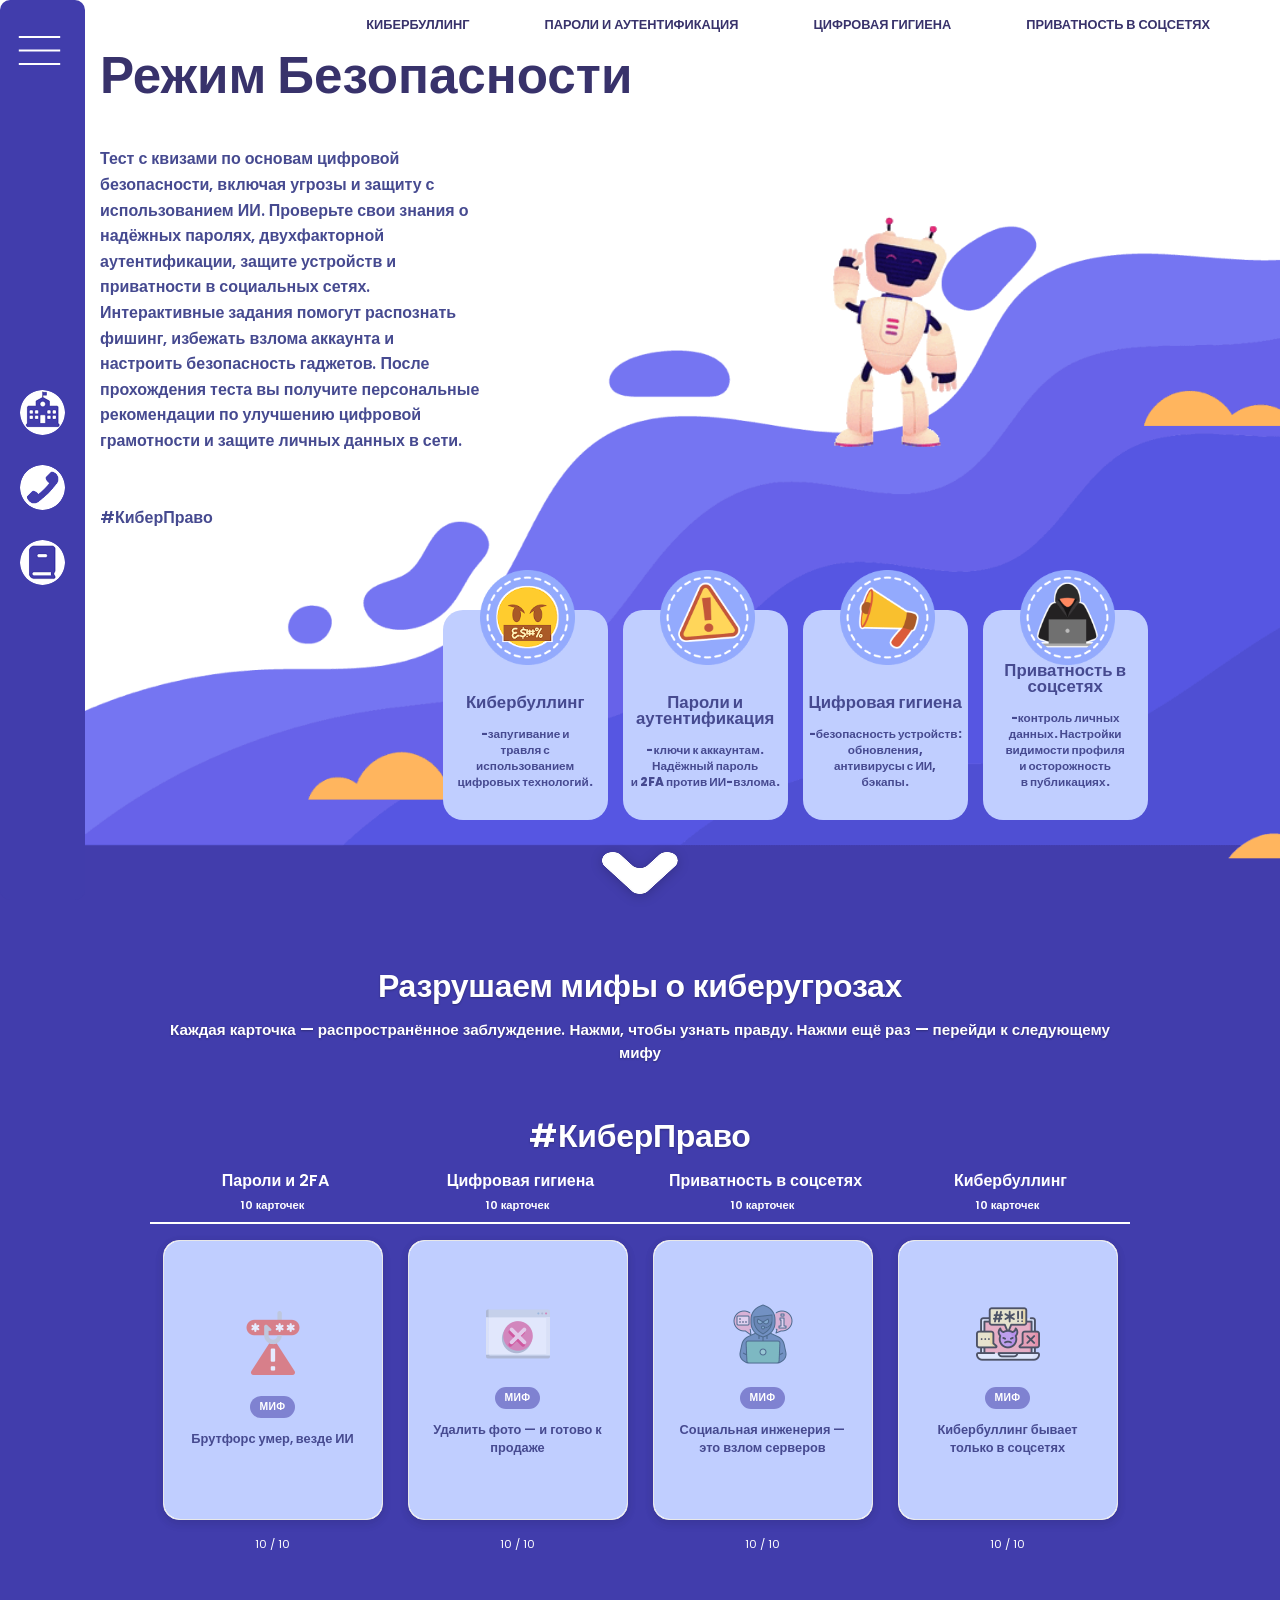
==== commit bcc8d275: "Add files via upload" ====
--- a/index.html
+++ b/index.html
@@ -21,7 +21,7 @@
     <div class="sidebar">
         <div class="sidebar-links">
             <ul>
-                <li><a href="https://mvd.gov.by/ru/"><img src="img/imgCollege.png">МВД Беларуси</a></li>
+                <li><a href="https://www.mvd.gov.by/ru/news/7021"><img src="img/imgCollege.png">МВД Беларуси</a></li>
                 <li class="dropdown-trigger">
                     <a class="dropdown-link"><img src="img/phone.png">Контакты банков ▼</a>
                     <div class="dropdown-menu">
@@ -32,7 +32,7 @@
                         <a href="tel:102">102</a>
                     </div>
                 </li>
-                <li><a href="mailto:uoggmk.spps@gmail.com"><img src="img/imgEnglish.png">Почта поддержки</a></li>
+                <li><a href="https://www.mvd.gov.by/ru/page/glavnoe-upravlenie-ohrany-pravoporyadka-i-profilaktiki/polezno-znat-detyam-i-roditelyam"><img src="img/imgEnglish.png">Справочник по кибербезопасности</a></li>
             </ul>
         </div>
     </div>
@@ -50,7 +50,7 @@
 
     <div class="title-text">
         <h1>Режим Безопасности</h1>
-        <p>Тест с квизами по основам цифровой безопасности, включая угрозы и защиту с использованием ИИ. Проверьте свои знания о надёжных паролях, двухфакторной аутентификации, защите устройств и приватности в социальных сетях. Интерактивные задания помогут распознать фишинг, избежать взлома аккаунта и настроить безопасность гаджетов. После прохождения теста вы получите персональные рекомендации по улучшению цифровой грамотности и защите личных данных в сети.</p>
+        <p>Тест с квизами по основам цифровой безопасности, включая угрозы и защиту с использованием ИИ. Проверьте свои знания о надёжных паролях, двухфакторной аутентификации, защите устройств и приватности в социальных сетях. Интерактивные задания помогут распознать фишинг, избежать взлома аккаунта и настроить безопасность гаджетов. После прохождения теста вы получите персональные рекомендации по улучшению цифровой грамотности и защите личных данных в сети.<br></br><br>#КиберПраво</br></p>
     </div>
 
     <div class="textBox">
@@ -103,6 +103,7 @@
 <div class="decks-container">
     <h2 class="main-title">Разрушаем мифы о киберугрозах</h2>
     <p class="main-subtitle">Каждая карточка — распространённое заблуждение. Нажми, чтобы узнать правду. Нажми ещё раз — перейди к следующему мифу</p>
+    <h2 class="main-title">#КиберПраво</h2>
     <div id="decks-wrapper" class="decks-grid"></div>
 </div>
 
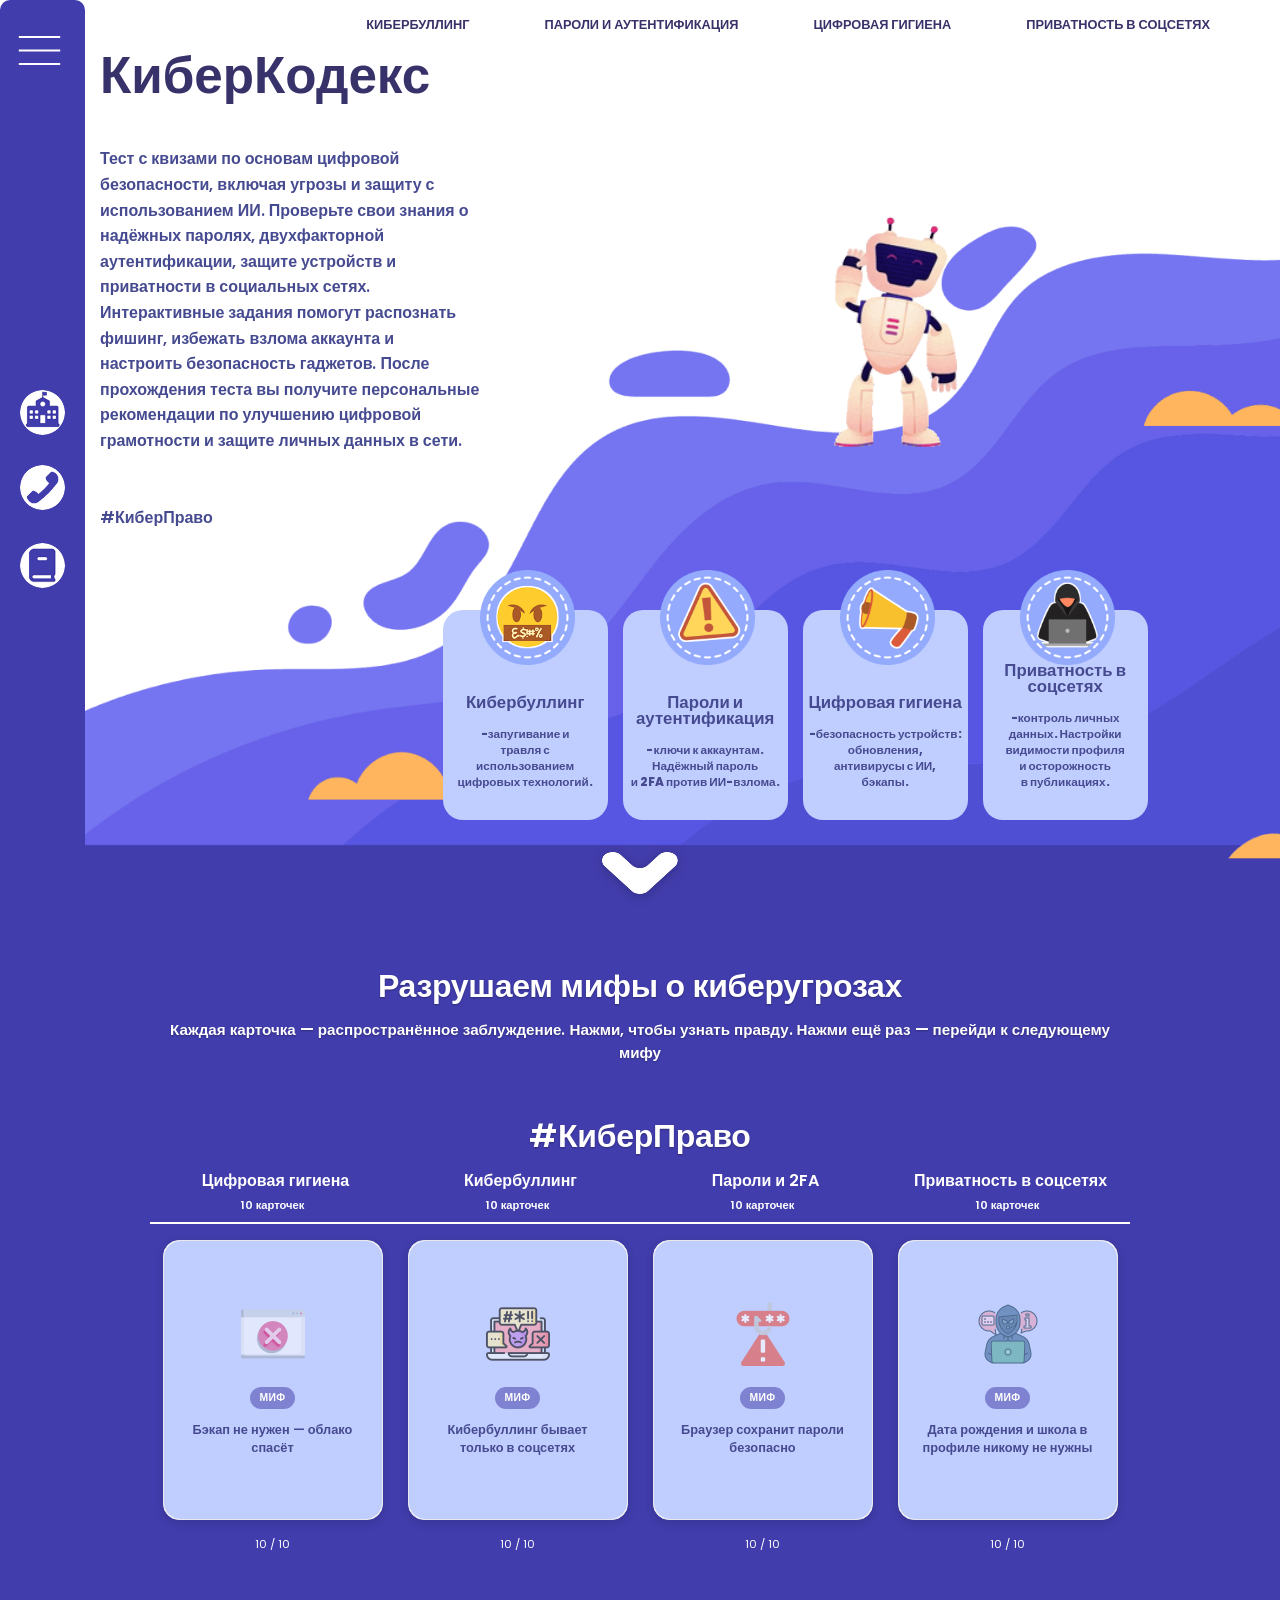
==== commit 31f91bc7: "Add files via upload" ====
--- a/index.html
+++ b/index.html
@@ -4,7 +4,7 @@
     <meta charset="UTF-8">
     <meta content="noindex, nofollow" name="robots">
     <meta content="width=device-width, initial-scale=1, user-scalable=yes" name="viewport">
-    <title>SafeMode Quizzes | Режим Безопасности Квизы</title>
+    <title>КиберКодекс Квизы</title>
     <link href="https://fonts.googleapis.com/css?family=Poppins:300,400,500,600,700,800,900&display=swap" rel="stylesheet">
     <link rel="stylesheet" href="webstyle.css">
 </head>
@@ -25,14 +25,21 @@
                 <li class="dropdown-trigger">
                     <a class="dropdown-link"><img src="img/phone.png">Контакты банков ▼</a>
                     <div class="dropdown-menu">
-                        <a href="tel:+375172899090">Приор +375 (17) 289-90-90</a>
-                        <a href="tel:+375172188431">Беларус +375 (17) 218-84-31</a>
-                        <a href="tel:136">Белагро 136</a>
-                        <a href="tel:+375295148148">БПС +375 (29) 514-81-48</a>
-                        <a href="tel:102">102</a>
+                        <a href="tel:+375172899090">Приорбанк <br>+375 (17) 289-90-90</a>
+                        <a href="tel:+375172188431">Беларусбанк <br>+375 (17) 218-84-31</a>
+                        <a href="tel:136">Белагропромбанк 136</a>
+                        <a href="tel:+375295148148">БПС-Сбербанк <br>+375 (29) 514-81-48</a>
+                        <a href="tel:+375172390239">Белинвестбанк <br>+375 (17) 239-02-39</a>
+                        <a href="tel:+375173114444">Паритетбанк <br>+375 (17) 311-44-44</a>
+                        <a href="tel:+375172291621">Белгазпромбанк <br>+375 (17) 229-16-21</a>
+                        <a href="tel:+375172156115">БелВЭБ <br>+375 (17) 215-61-15</a>
+                        <a href="tel:+375172379797">Банк Дабрабыт <br>+375 (17) 237-97-97</a>
+                        <a href="tel:+375172729898">Технобанк <br>+375 (17) 272-98-98</a>
+                        <a href="tel:+375172299888">МТБанк <br>+375 (17) 229-98-88</a>
+                        <a href="tel:+375447333332">Альфа-Банк <br>+375 (44) 733-33-32</a>
                     </div>
                 </li>
-                <li><a href="https://www.mvd.gov.by/ru/page/glavnoe-upravlenie-ohrany-pravoporyadka-i-profilaktiki/polezno-znat-detyam-i-roditelyam"><img src="img/imgEnglish.png">Справочник по кибербезопасности</a></li>
+                <li><a href="https://www.mvd.gov.by/ru/page/glavnoe-upravlenie-ohrany-pravoporyadka-i-profilaktiki/polezno-znat-detyam-i-roditelyam"><img src="img/imgEnglish.png">Справочник по <br>кибербезопасности</a></li>
             </ul>
         </div>
     </div>
@@ -49,7 +56,7 @@
     </header>
 
     <div class="title-text">
-        <h1>Режим Безопасности</h1>
+        <h1>КиберКодекс</h1>
         <p>Тест с квизами по основам цифровой безопасности, включая угрозы и защиту с использованием ИИ. Проверьте свои знания о надёжных паролях, двухфакторной аутентификации, защите устройств и приватности в социальных сетях. Интерактивные задания помогут распознать фишинг, избежать взлома аккаунта и настроить безопасность гаджетов. После прохождения теста вы получите персональные рекомендации по улучшению цифровой грамотности и защите личных данных в сети.<br></br><br>#КиберПраво</br></p>
     </div>
 
